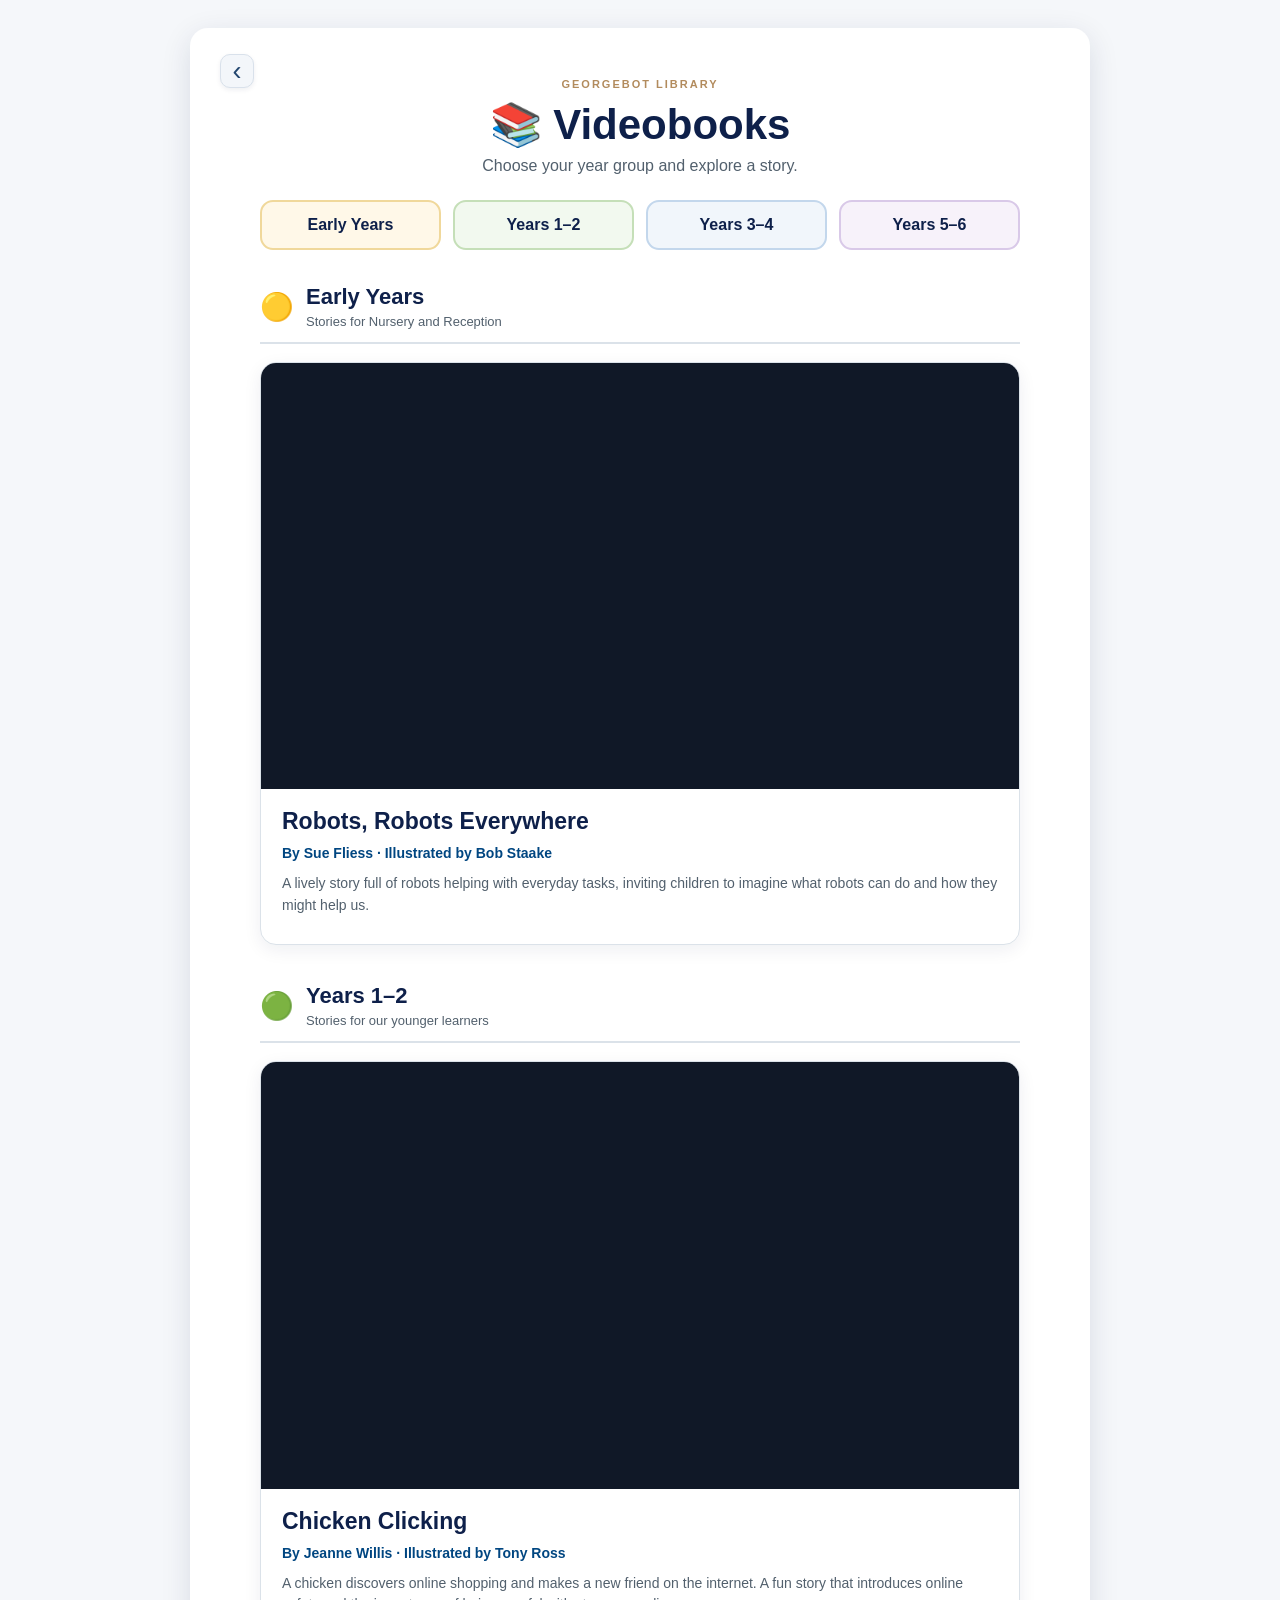
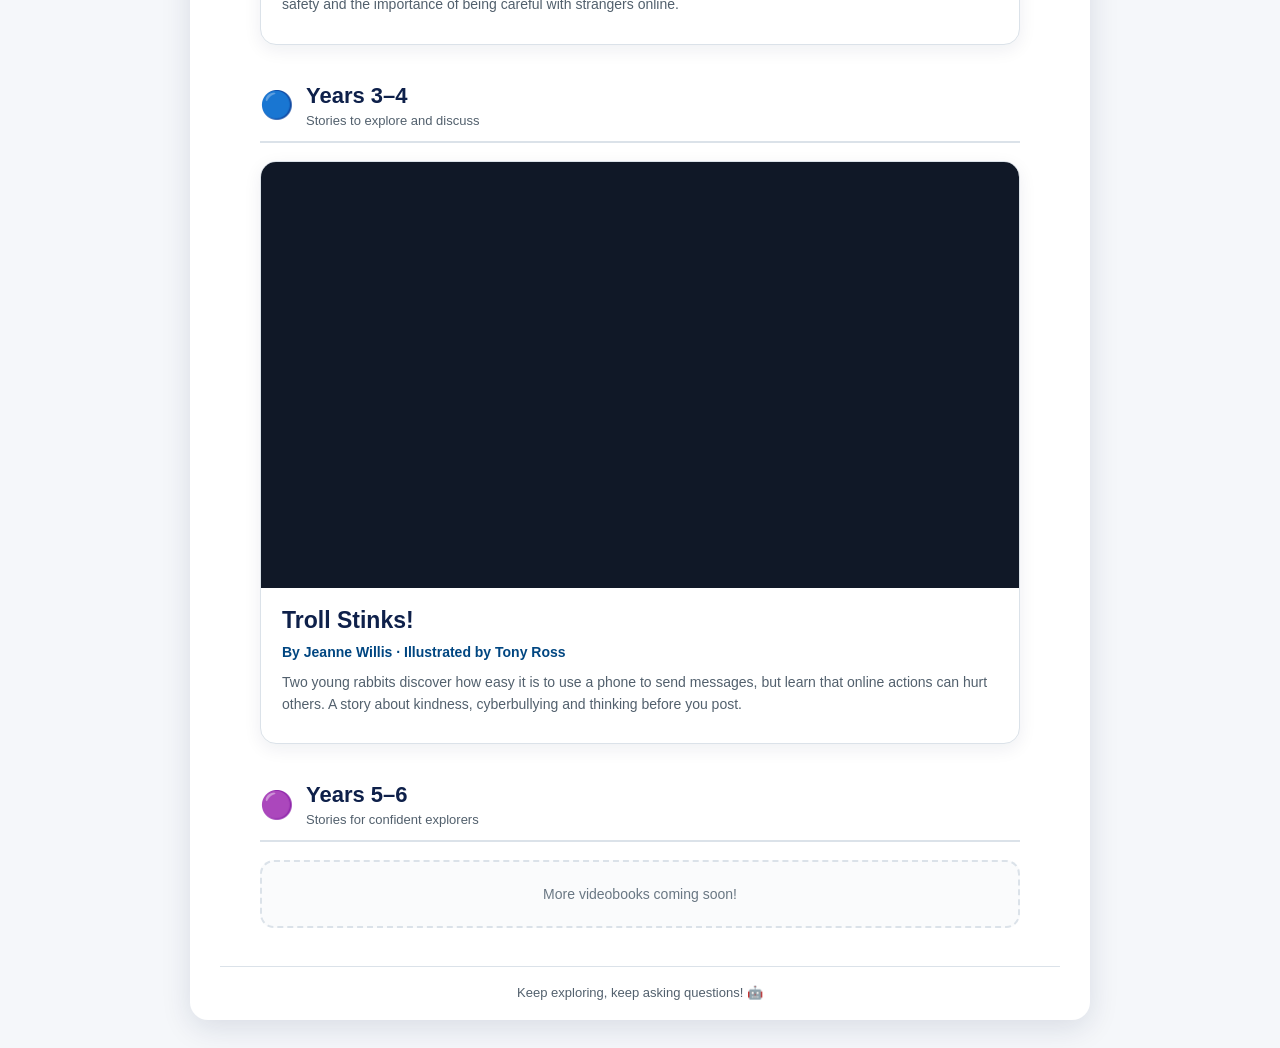
==== videobooks.html @ c99985eb "Show videobooks in two-column grids" ====
<!DOCTYPE html>
<html lang="en">
<head>
  <meta charset="UTF-8">
  <meta name="viewport" content="width=device-width, initial-scale=1.0">
  <meta name="theme-color" content="#0E204A">
  <title>Videobooks | GeorgeBot</title>
  <link rel="stylesheet" href="videobooks.css">
  <link rel="icon" type="image/svg+xml" href="favicon.svg">
</head>
<body>
  <main class="library-shell">
    <header class="library-header">
      <a class="back-icon" href="index.html" aria-label="Back to GeorgeBot" title="Back to GeorgeBot">‹</a>
      <div class="library-heading">
        <span class="library-kicker">GEORGEBOT LIBRARY</span>
        <h1>📚 Videobooks</h1>
        <p>Choose your year group and explore a story.</p>
      </div>
    </header>

    <nav class="year-tabs" aria-label="Choose your year group">
      <a class="year-tab early-years" href="#early-years">Early Years</a>
      <a class="year-tab years-1-2" href="#years1-2">Years 1–2</a>
      <a class="year-tab years-3-4" href="#years3-4">Years 3–4</a>
      <a class="year-tab years-5-6" href="#years5-6">Years 5–6</a>
    </nav>

    <section class="year-library" id="early-years">
      <div class="year-title"><span>🟡</span><div><h2>Early Years</h2><p>Stories for Nursery and Reception</p></div></div>
      <div class="videobook-grid">
      <article class="videobook-card">
        <div class="video-frame">
          <iframe
            src="https://www.youtube-nocookie.com/embed/wu9AHYjnrsk?rel=0"
            title="Robots, Robots Everywhere by Sue Fliess"
            loading="lazy"
            referrerpolicy="strict-origin-when-cross-origin"
            allow="accelerometer; autoplay; clipboard-write; encrypted-media; gyroscope; picture-in-picture; web-share"
            allowfullscreen></iframe>
        </div>
        <div class="videobook-details">
          <h3>Robots, Robots Everywhere</h3>
          <p class="book-author">By Sue Fliess · Illustrated by Bob Staake</p>
          <p>A lively story full of robots helping with everyday tasks, inviting children to imagine what robots can do and how they might help us.</p>
        </div>
      </article>
      </div>
    </section>

    <section class="year-library" id="years1-2">
      <div class="year-title"><span>🟢</span><div><h2>Years 1–2</h2><p>Stories for our younger learners</p></div></div>
      <div class="videobook-grid">
      <article class="videobook-card">
        <div class="video-frame">
          <iframe
            src="https://www.youtube-nocookie.com/embed/bRQgIbfGfTU?rel=0"
            title="Chicken Clicking by Jeanne Willis"
            loading="lazy"
            referrerpolicy="strict-origin-when-cross-origin"
            allow="accelerometer; autoplay; clipboard-write; encrypted-media; gyroscope; picture-in-picture; web-share"
            allowfullscreen></iframe>
        </div>
        <div class="videobook-details">
          <h3>Chicken Clicking</h3>
          <p class="book-author">By Jeanne Willis · Illustrated by Tony Ross</p>
          <p>A chicken discovers online shopping and makes a new friend on the internet. A fun story that introduces online safety and the importance of being careful with strangers online.</p>
        </div>
      </article>
      </div>
    </section>

    <section class="year-library" id="years3-4">
      <div class="year-title"><span>🔵</span><div><h2>Years 3–4</h2><p>Stories to explore and discuss</p></div></div>
      <div class="videobook-grid">
      <article class="videobook-card">
        <div class="video-frame">
          <iframe
            src="https://www.youtube-nocookie.com/embed/3SBidapSdf0?rel=0"
            title="Troll Stinks by Jeanne Willis"
            loading="lazy"
            referrerpolicy="strict-origin-when-cross-origin"
            allow="accelerometer; autoplay; clipboard-write; encrypted-media; gyroscope; picture-in-picture; web-share"
            allowfullscreen></iframe>
        </div>
        <div class="videobook-details">
          <h3>Troll Stinks!</h3>
          <p class="book-author">By Jeanne Willis · Illustrated by Tony Ross</p>
          <p>Two young rabbits discover how easy it is to use a phone to send messages, but learn that online actions can hurt others. A story about kindness, cyberbullying and thinking before you post.</p>
        </div>
      </article>
      </div>
    </section>

    <section class="year-library" id="years5-6">
      <div class="year-title"><span>🟣</span><div><h2>Years 5–6</h2><p>Stories for confident explorers</p></div></div>
      <div class="empty-library">More videobooks coming soon!</div>
    </section>

    <footer class="library-footer">Keep exploring, keep asking questions! 🤖</footer>
  </main>
</body>
</html>
---- videobooks.css ----
:root{--navy:#0E204A;--blue:#004681;--gold:#B28B5D;--muted:#52606d;--line:#dbe2e9}
*{box-sizing:border-box}
html{scroll-behavior:smooth}
body{margin:0;min-height:100vh;padding:28px 18px;background:#f5f7fa;color:var(--navy);font-family:Arial,Helvetica,sans-serif}
.library-shell{width:min(900px,100%);min-height:calc(100vh - 56px);margin:0 auto;padding:26px 30px 20px;background:#fff;border-radius:18px;box-shadow:0 8px 30px rgba(14,32,74,.12)}
.library-header{position:relative}
.back-link{display:inline-block;color:var(--blue);font-size:14px;font-weight:700;text-decoration:none}
.back-link:hover{text-decoration:underline}
.library-heading{text-align:center;padding:20px 0 25px}
.library-kicker{font-size:11px;font-weight:700;letter-spacing:2px;color:var(--gold)}
.library-heading h1{font-size:clamp(30px,5vw,42px);margin:8px 0;color:var(--navy)}
.library-heading p{margin:0;color:var(--muted);font-size:16px}
.year-tabs{display:grid;grid-template-columns:repeat(4,1fr);gap:12px;margin:0 auto 34px;max-width:760px}
.year-tab{display:block;padding:14px 10px;border:2px solid var(--line);border-radius:13px;text-align:center;text-decoration:none;color:var(--navy);font-weight:700;transition:transform .15s,border-color .15s}
.year-tab:hover{transform:translateY(-2px);border-color:var(--gold)}
.early-years{background:#fff8e8;border-color:#f0d89b}
.years-1-2{background:#f2f9ef;border-color:#c5dfb8}
.years-3-4{background:#f1f6fb;border-color:#c3d7ec}
.years-5-6{background:#f7f2fa;border-color:#d9c9e8}
.year-library{scroll-margin-top:20px;margin:0 auto 38px;max-width:760px}
.year-title{display:flex;align-items:center;gap:12px;padding-bottom:13px;border-bottom:2px solid var(--line);margin-bottom:18px}
.year-title>span{font-size:27px}
.year-title h2{font-size:22px;margin:0 0 4px}
.year-title p{font-size:13px;color:var(--muted);margin:0}
.empty-library{padding:24px;border:2px dashed var(--line);border-radius:14px;text-align:center;color:#697783;background:#fafbfc;font-size:14px}
.videobook-card{overflow:hidden;border:1px solid var(--line);border-radius:16px;background:#fff;box-shadow:0 5px 18px rgba(14,32,74,.07)}
.video-frame{position:relative;width:100%;aspect-ratio:16/9;background:#101827}
.video-frame iframe{position:absolute;inset:0;width:100%;height:100%;border:0}
.videobook-details{padding:19px 21px 20px}
.videobook-details h3{font-size:23px;margin:0 0 8px}
.videobook-details p{font-size:14px;line-height:1.55;color:var(--muted);margin:0 0 8px}
.videobook-details .book-author{font-weight:700;color:var(--blue);margin-bottom:8px}
.library-footer{text-align:center;border-top:1px solid var(--line);padding-top:18px;color:var(--muted);font-size:13px}
@media(max-width:600px){body{padding:0;background:#fff}.library-shell{min-height:100vh;padding:20px 16px;border-radius:0;box-shadow:none}.library-heading{padding:24px 0}.year-tabs{grid-template-columns:repeat(2,1fr);gap:7px;margin-bottom:28px}.year-tab{padding:12px 5px;font-size:13px}.year-title h2{font-size:20px}.videobook-details{padding:16px}.videobook-details h3{font-size:21px}}
@media(prefers-reduced-motion:reduce){html{scroll-behavior:auto}.year-tab{transition:none}}

/* Match the compact GeorgeBot section back arrow */
.library-header .back-icon{
 position:absolute;
 top:0;
 left:0;
 display:inline-flex;
 align-items:center;
 justify-content:center;
 box-sizing:border-box;
 width:34px;
 min-width:34px;
 height:34px;
 min-height:34px;
 padding:0;
 border:1px solid #d9e1eb;
 border-radius:10px;
 background:#f3f6fa;
 color:#23466f;
 font-family:Arial,Helvetica,sans-serif;
 font-size:27px;
 font-weight:400;
 line-height:1;
 text-align:center;
 text-decoration:none;
 box-shadow:0 2px 5px rgba(14,32,74,.07);
 transition:background .15s,border-color .15s,transform .15s;
}
.library-header .back-icon:hover{
 background:#e7edf5;
 border-color:#b8c8dc;
 transform:translateX(-2px);
}
.library-header .back-icon:focus-visible{outline:2px solid #416d9e;outline-offset:3px}
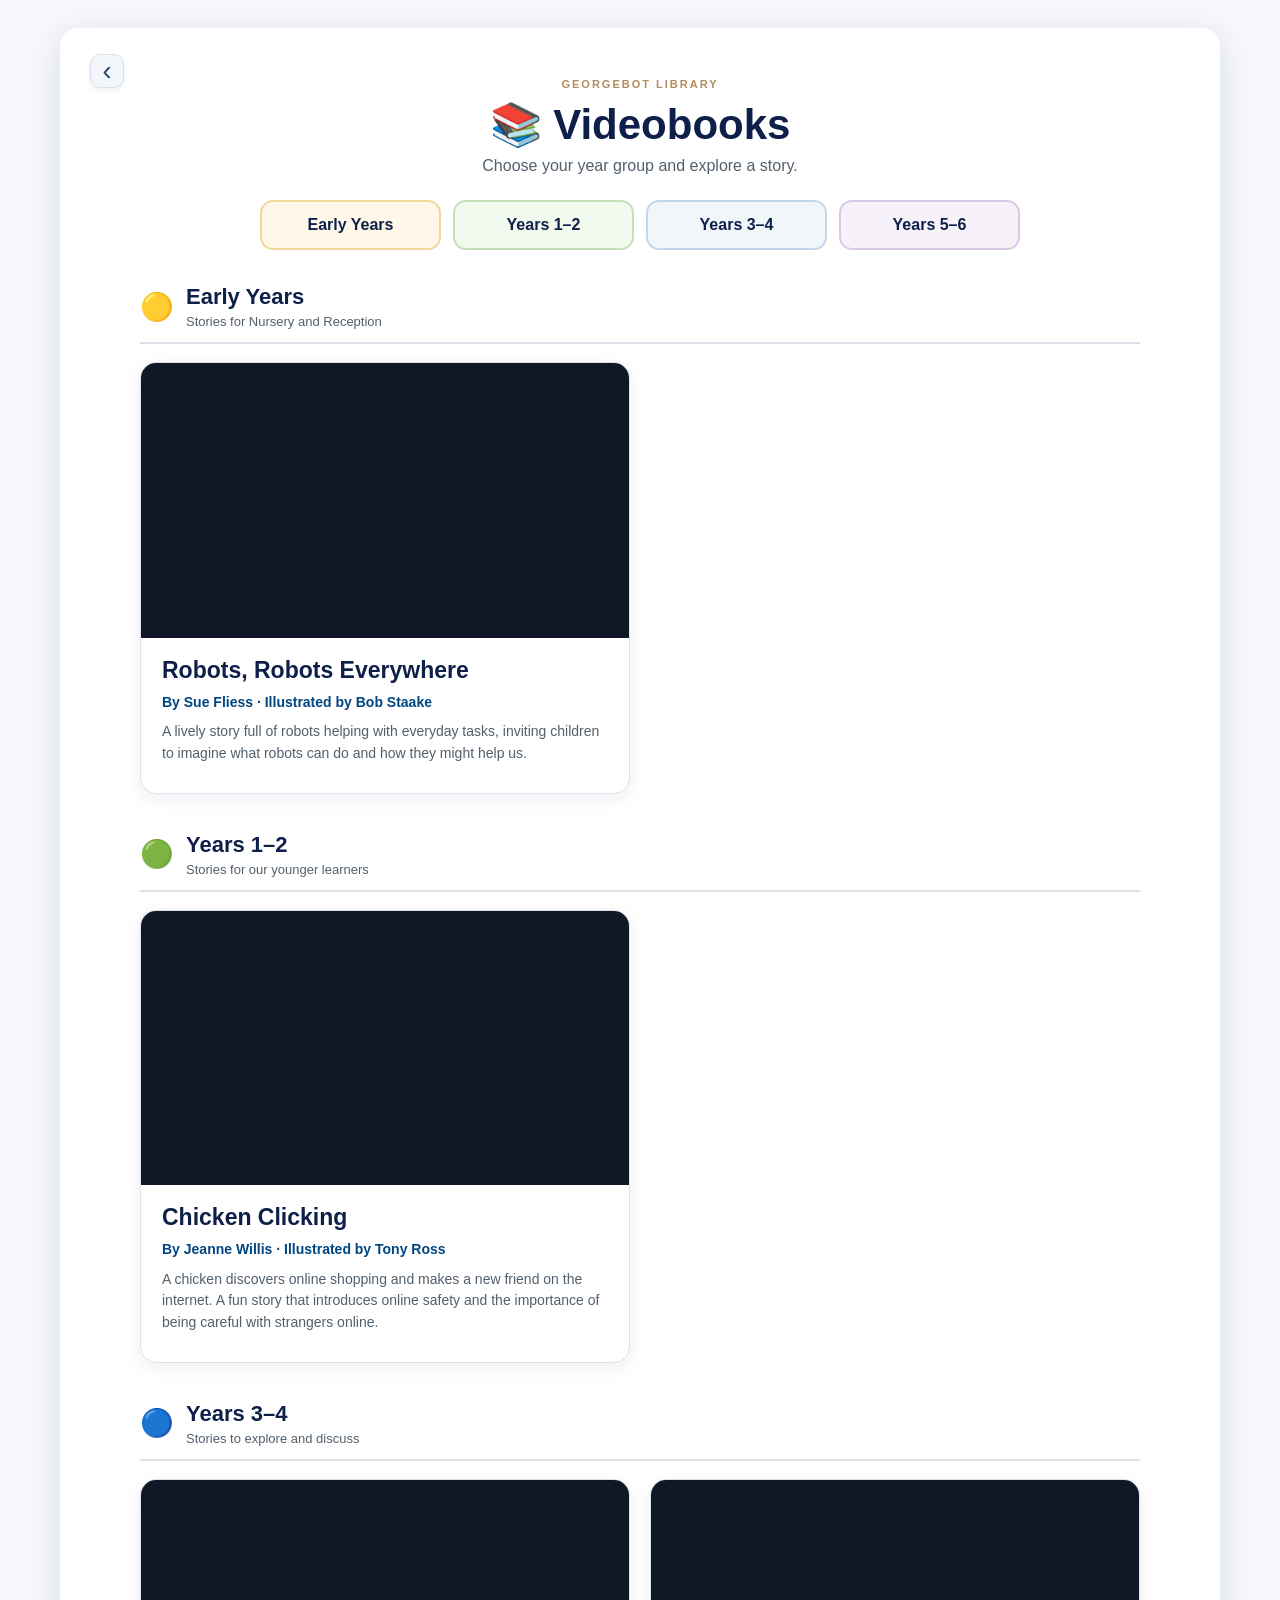
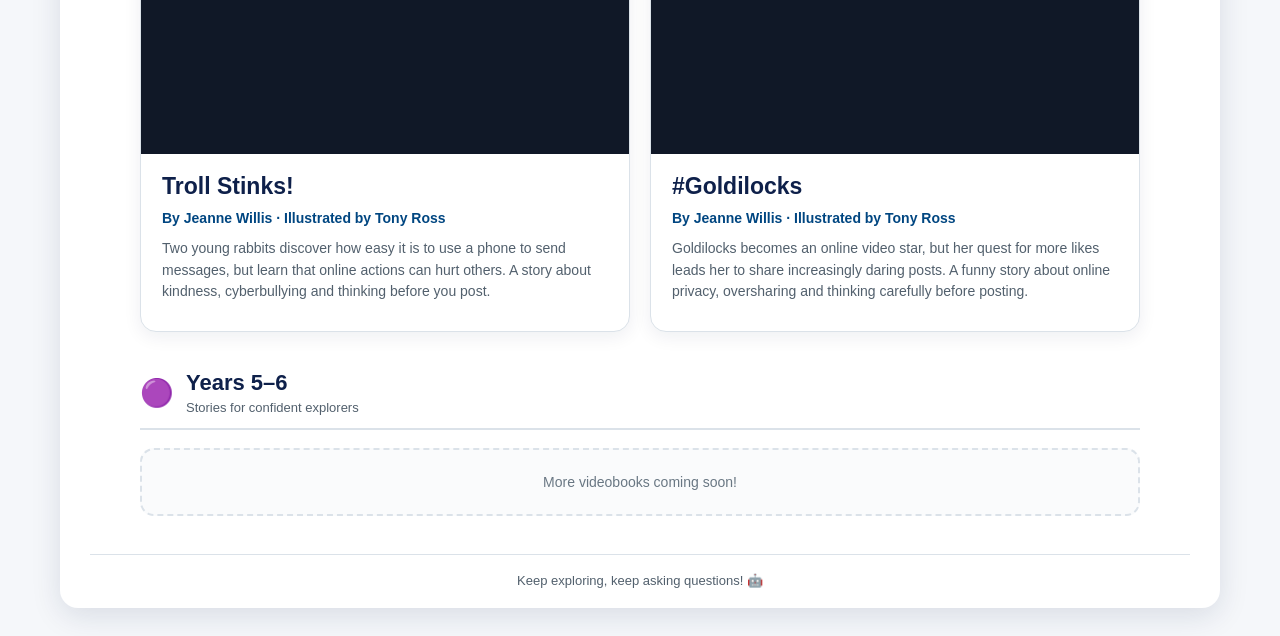
==== commit bf11c9c0: "Add Goldilocks videobook to Years 3–4" ====
--- a/videobooks.html
+++ b/videobooks.html
@@ -89,6 +89,22 @@
           <p>Two young rabbits discover how easy it is to use a phone to send messages, but learn that online actions can hurt others. A story about kindness, cyberbullying and thinking before you post.</p>
         </div>
       </article>
+      <article class="videobook-card">
+        <div class="video-frame">
+          <iframe
+            src="https://www.youtube-nocookie.com/embed/yzGKArL98a4?rel=0"
+            title="#Goldilocks by Jeanne Willis"
+            loading="lazy"
+            referrerpolicy="strict-origin-when-cross-origin"
+            allow="accelerometer; autoplay; clipboard-write; encrypted-media; gyroscope; picture-in-picture; web-share"
+            allowfullscreen></iframe>
+        </div>
+        <div class="videobook-details">
+          <h3>#Goldilocks</h3>
+          <p class="book-author">By Jeanne Willis · Illustrated by Tony Ross</p>
+          <p>Goldilocks becomes an online video star, but her quest for more likes leads her to share increasingly daring posts. A funny story about online privacy, oversharing and thinking carefully before posting.</p>
+        </div>
+      </article>
       </div>
     </section>
 
--- a/videobooks.css
+++ b/videobooks.css
@@ -2,7 +2,7 @@
 *{box-sizing:border-box}
 html{scroll-behavior:smooth}
 body{margin:0;min-height:100vh;padding:28px 18px;background:#f5f7fa;color:var(--navy);font-family:Arial,Helvetica,sans-serif}
-.library-shell{width:min(900px,100%);min-height:calc(100vh - 56px);margin:0 auto;padding:26px 30px 20px;background:#fff;border-radius:18px;box-shadow:0 8px 30px rgba(14,32,74,.12)}
+.library-shell{width:min(1160px,100%);min-height:calc(100vh - 56px);margin:0 auto;padding:26px 30px 20px;background:#fff;border-radius:18px;box-shadow:0 8px 30px rgba(14,32,74,.12)}
 .library-header{position:relative}
 .back-link{display:inline-block;color:var(--blue);font-size:14px;font-weight:700;text-decoration:none}
 .back-link:hover{text-decoration:underline}
@@ -17,7 +17,8 @@
 .years-1-2{background:#f2f9ef;border-color:#c5dfb8}
 .years-3-4{background:#f1f6fb;border-color:#c3d7ec}
 .years-5-6{background:#f7f2fa;border-color:#d9c9e8}
-.year-library{scroll-margin-top:20px;margin:0 auto 38px;max-width:760px}
+.year-library{scroll-margin-top:20px;margin:0 auto 38px;max-width:1000px}
+.videobook-grid{display:grid;grid-template-columns:repeat(2,minmax(0,1fr));gap:20px;align-items:start}
 .year-title{display:flex;align-items:center;gap:12px;padding-bottom:13px;border-bottom:2px solid var(--line);margin-bottom:18px}
 .year-title>span{font-size:27px}
 .year-title h2{font-size:22px;margin:0 0 4px}
@@ -31,6 +32,7 @@
 .videobook-details p{font-size:14px;line-height:1.55;color:var(--muted);margin:0 0 8px}
 .videobook-details .book-author{font-weight:700;color:var(--blue);margin-bottom:8px}
 .library-footer{text-align:center;border-top:1px solid var(--line);padding-top:18px;color:var(--muted);font-size:13px}
+@media(max-width:680px){.videobook-grid{grid-template-columns:1fr}}
 @media(max-width:600px){body{padding:0;background:#fff}.library-shell{min-height:100vh;padding:20px 16px;border-radius:0;box-shadow:none}.library-heading{padding:24px 0}.year-tabs{grid-template-columns:repeat(2,1fr);gap:7px;margin-bottom:28px}.year-tab{padding:12px 5px;font-size:13px}.year-title h2{font-size:20px}.videobook-details{padding:16px}.videobook-details h3{font-size:21px}}
 @media(prefers-reduced-motion:reduce){html{scroll-behavior:auto}.year-tab{transition:none}}
 
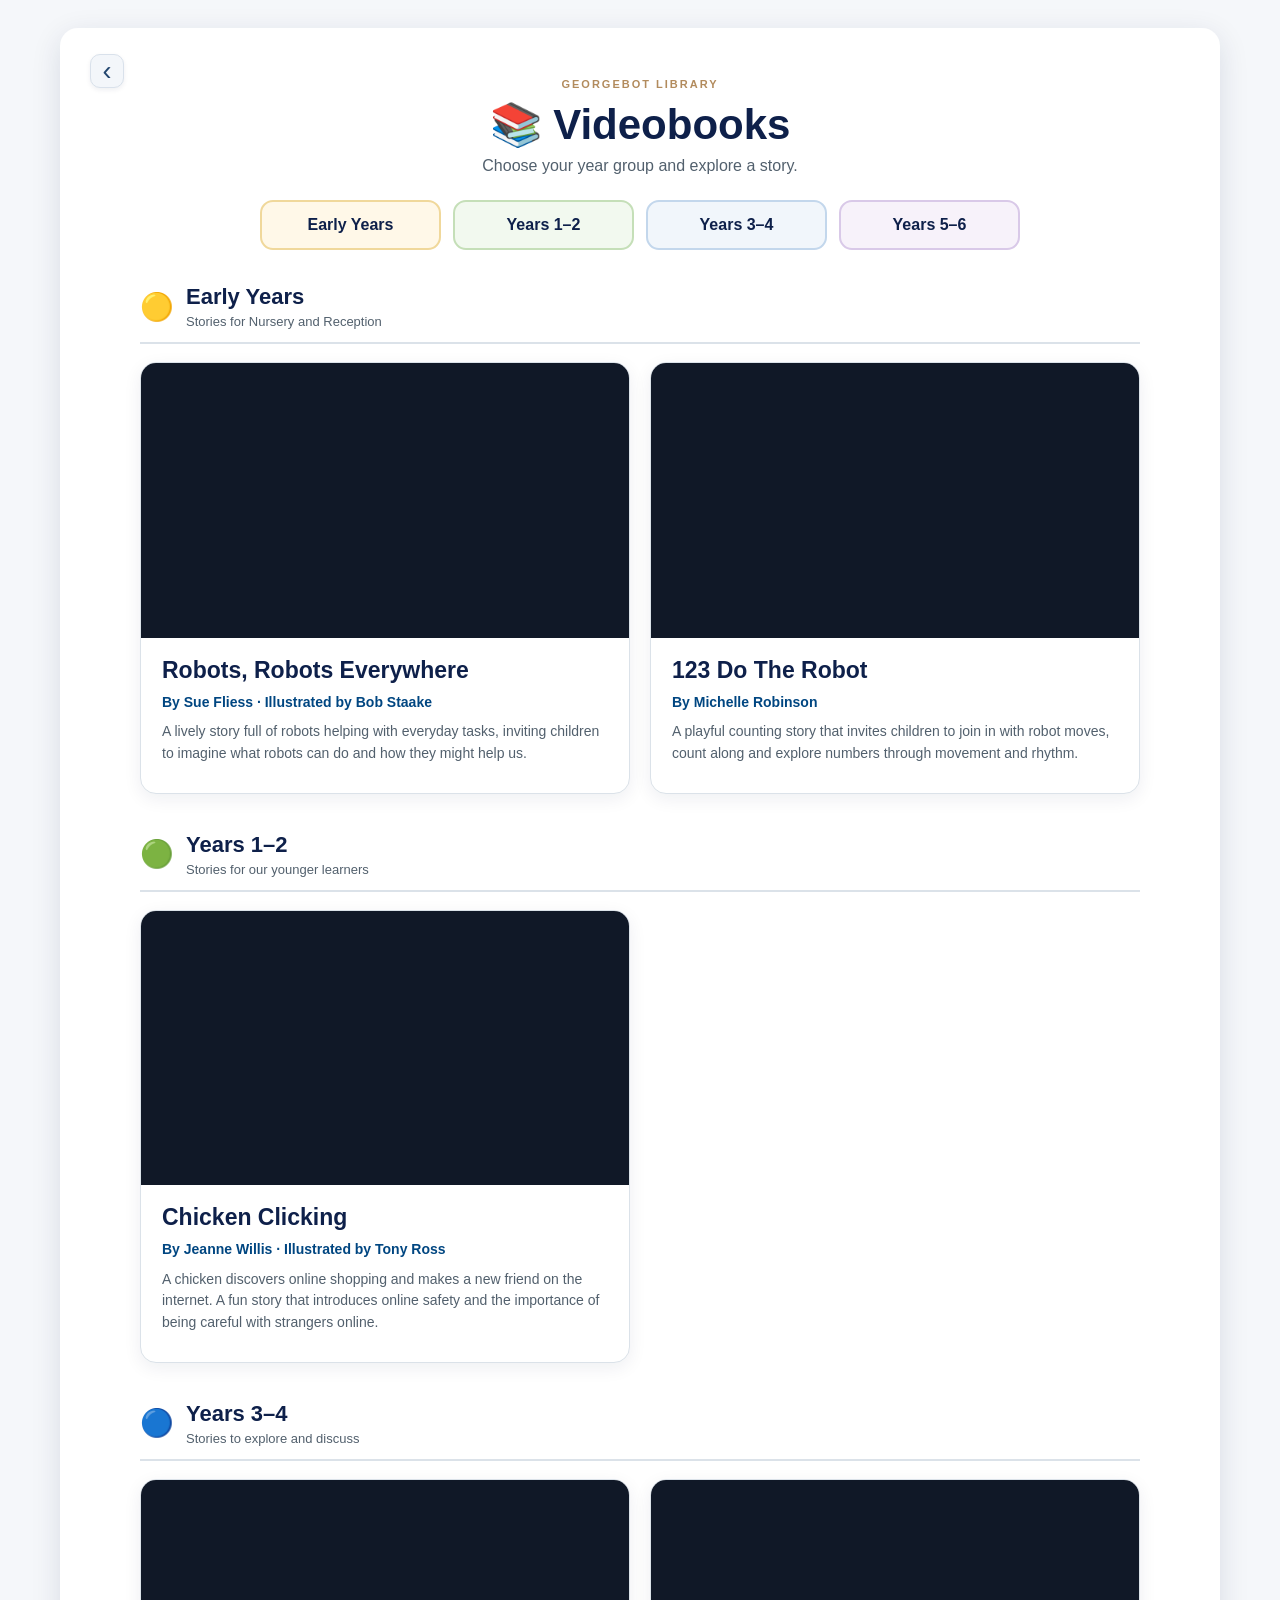
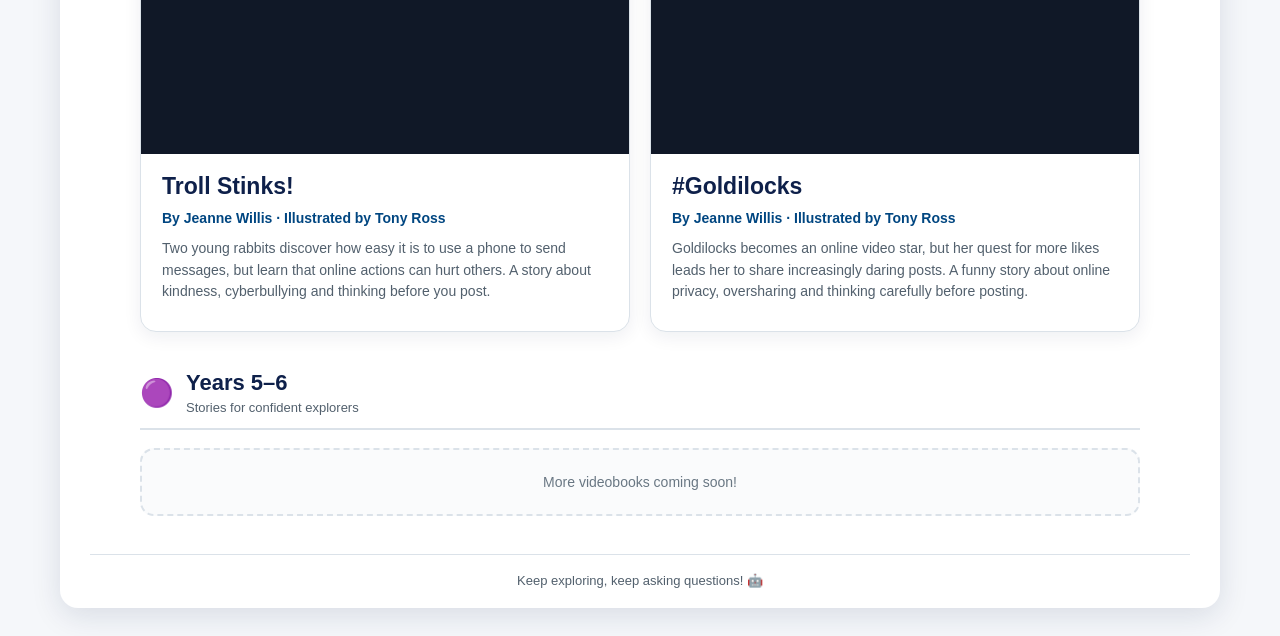
==== commit fc75ad3b: "Add 123 Do The Robot to Early Years videobooks" ====
--- a/videobooks.html
+++ b/videobooks.html
@@ -43,6 +43,22 @@
           <h3>Robots, Robots Everywhere</h3>
           <p class="book-author">By Sue Fliess · Illustrated by Bob Staake</p>
           <p>A lively story full of robots helping with everyday tasks, inviting children to imagine what robots can do and how they might help us.</p>
+        </div>
+      </article>
+      <article class="videobook-card">
+        <div class="video-frame">
+          <iframe
+            src="https://www.youtube-nocookie.com/embed/5_SX7FezovE?rel=0"
+            title="123 Do The Robot by Michelle Robinson"
+            loading="lazy"
+            referrerpolicy="strict-origin-when-cross-origin"
+            allow="accelerometer; autoplay; clipboard-write; encrypted-media; gyroscope; picture-in-picture; web-share"
+            allowfullscreen></iframe>
+        </div>
+        <div class="videobook-details">
+          <h3>123 Do The Robot</h3>
+          <p class="book-author">By Michelle Robinson</p>
+          <p>A playful counting story that invites children to join in with robot moves, count along and explore numbers through movement and rhythm.</p>
         </div>
       </article>
       </div>
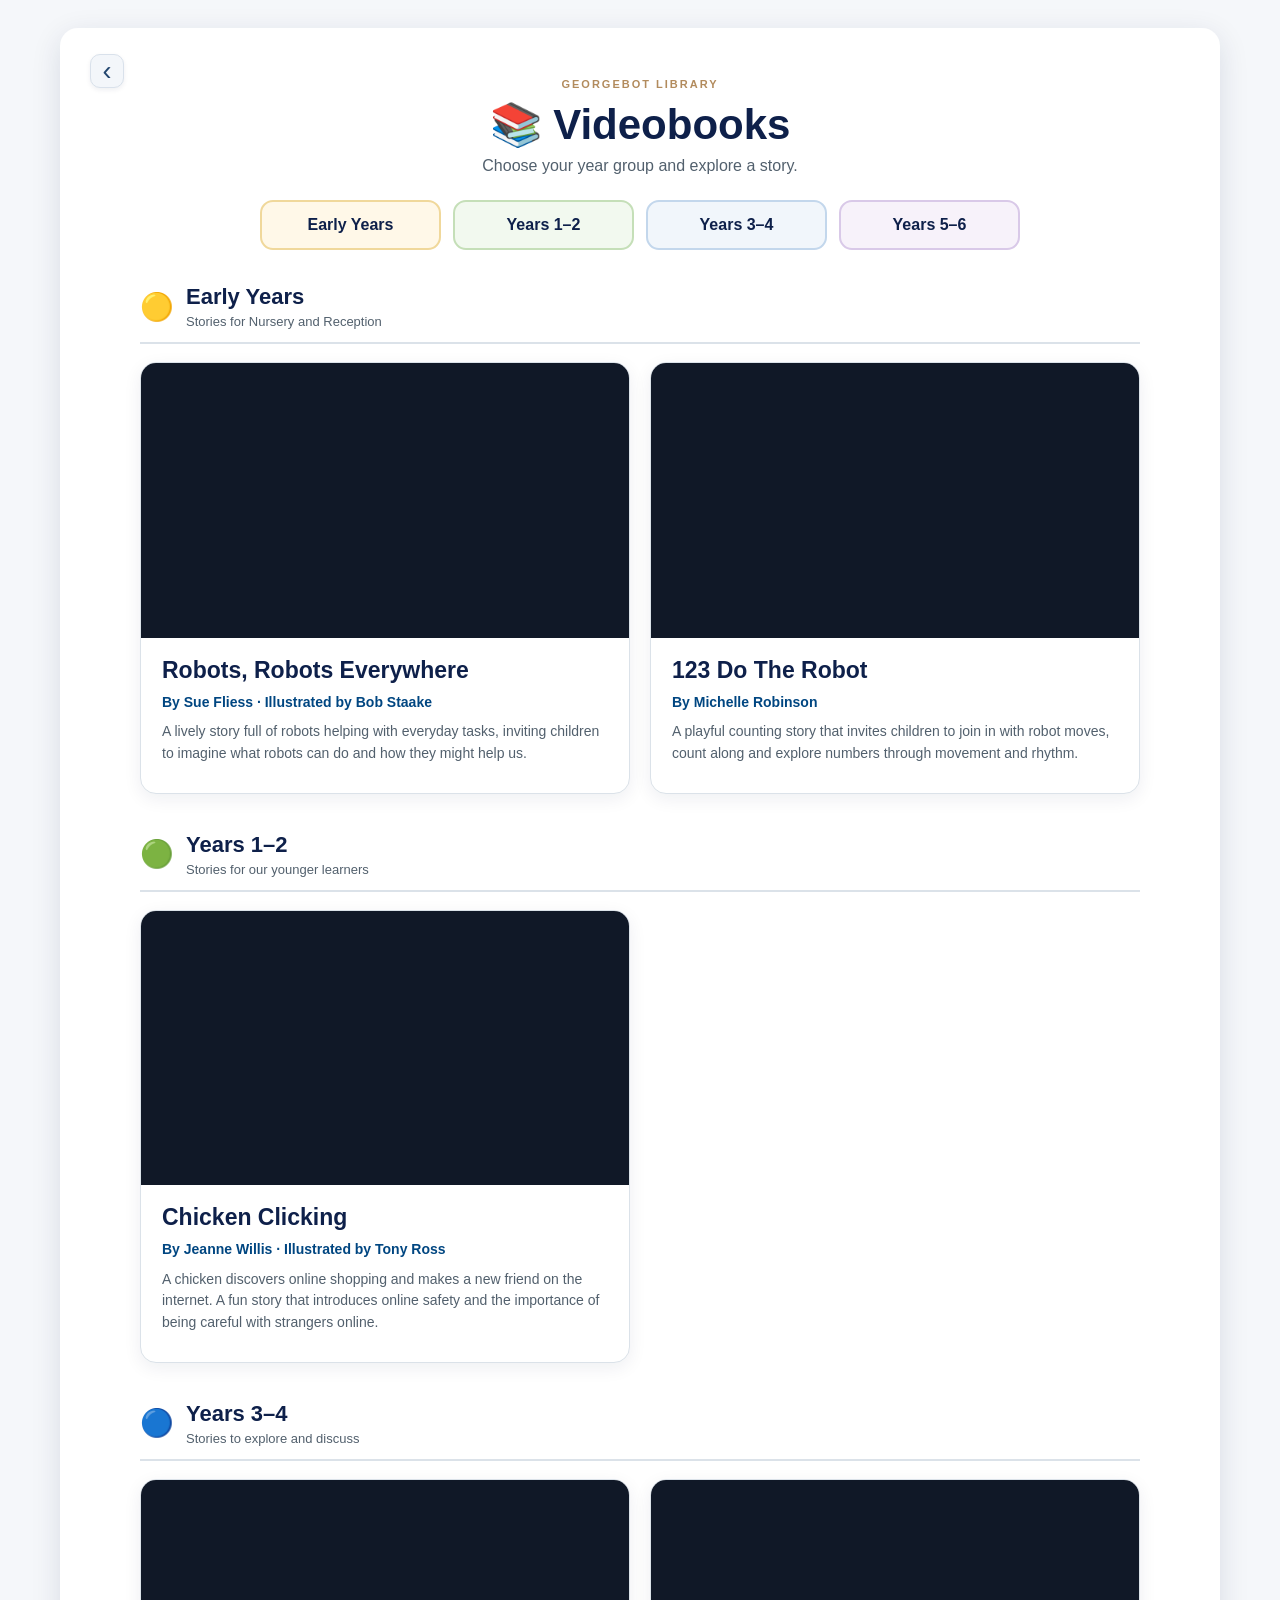
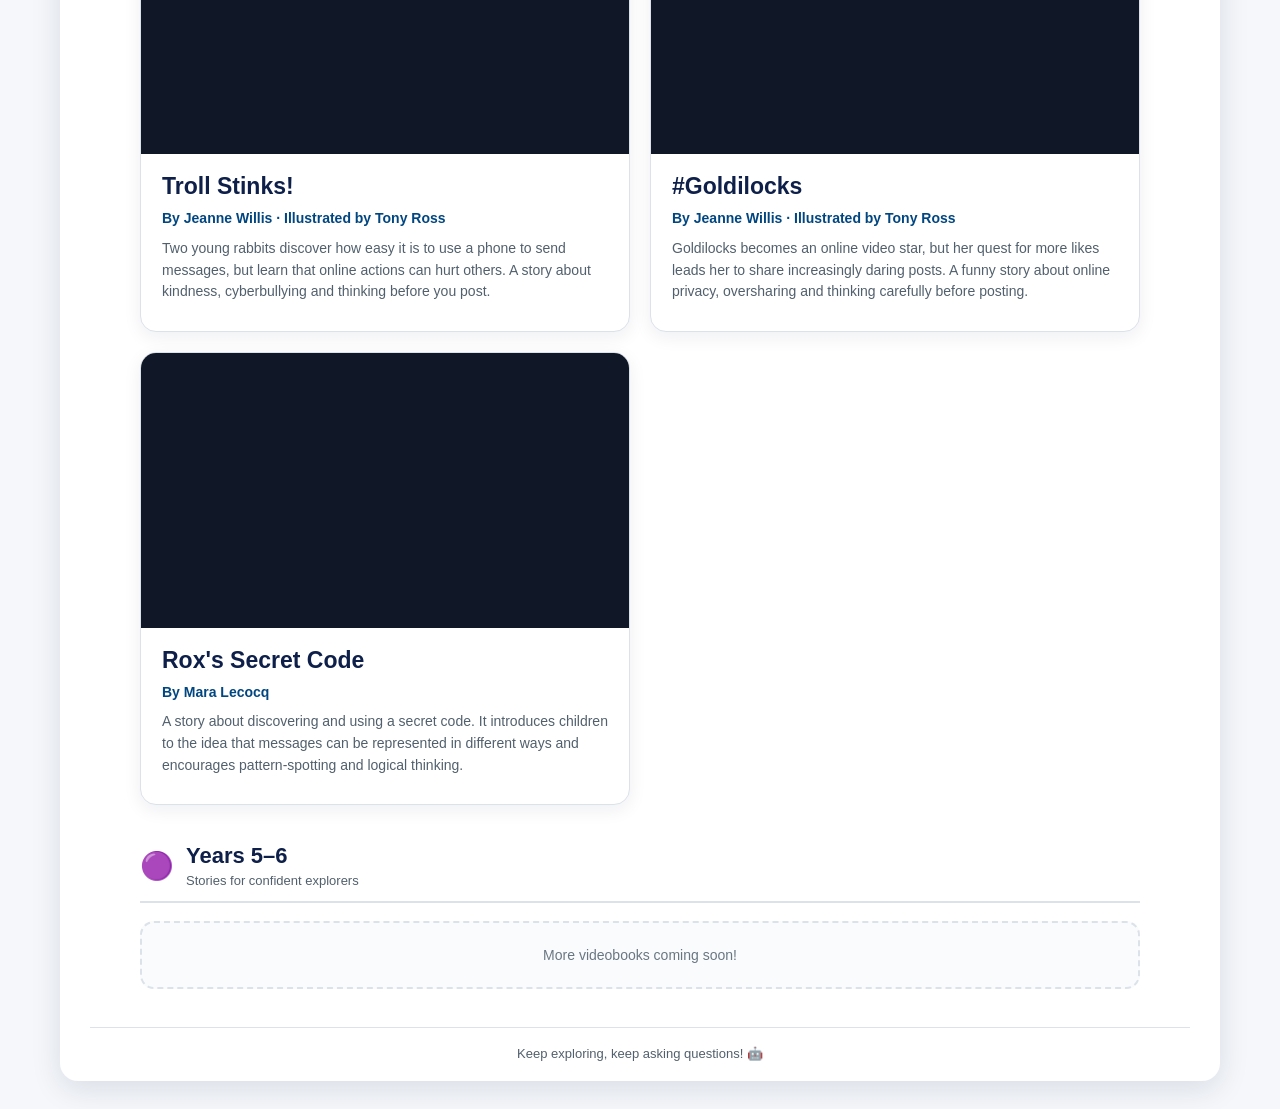
==== commit 3a19071c: "Add Rox's Secret Code to Years 3–4 videobooks" ====
--- a/videobooks.html
+++ b/videobooks.html
@@ -121,6 +121,22 @@
           <p>Goldilocks becomes an online video star, but her quest for more likes leads her to share increasingly daring posts. A funny story about online privacy, oversharing and thinking carefully before posting.</p>
         </div>
       </article>
+      <article class="videobook-card">
+        <div class="video-frame">
+          <iframe
+            src="https://www.youtube-nocookie.com/embed/lEhXizCITgQ?rel=0"
+            title="Rox's Secret Code by Mara Lecocq"
+            loading="lazy"
+            referrerpolicy="strict-origin-when-cross-origin"
+            allow="accelerometer; autoplay; clipboard-write; encrypted-media; gyroscope; picture-in-picture; web-share"
+            allowfullscreen></iframe>
+        </div>
+        <div class="videobook-details">
+          <h3>Rox's Secret Code</h3>
+          <p class="book-author">By Mara Lecocq</p>
+          <p>A story about discovering and using a secret code. It introduces children to the idea that messages can be represented in different ways and encourages pattern-spotting and logical thinking.</p>
+        </div>
+      </article>
       </div>
     </section>
 
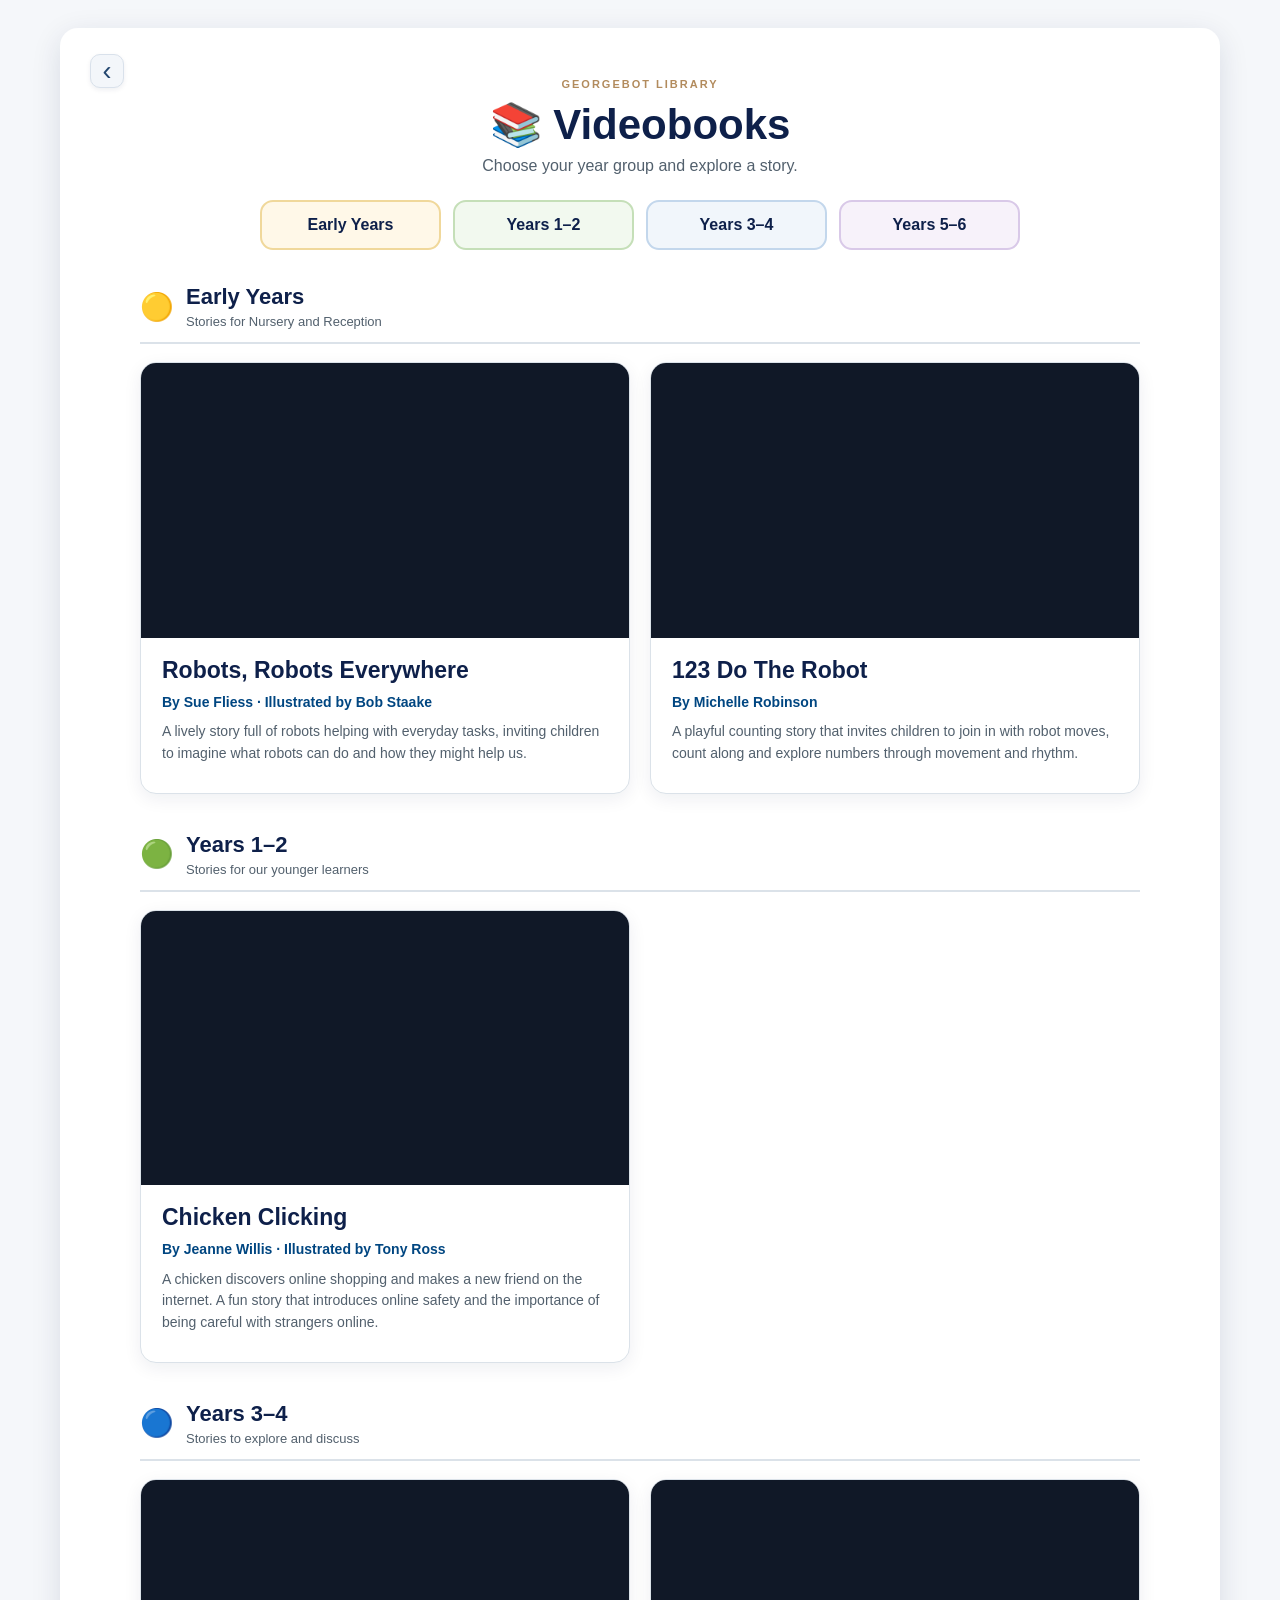
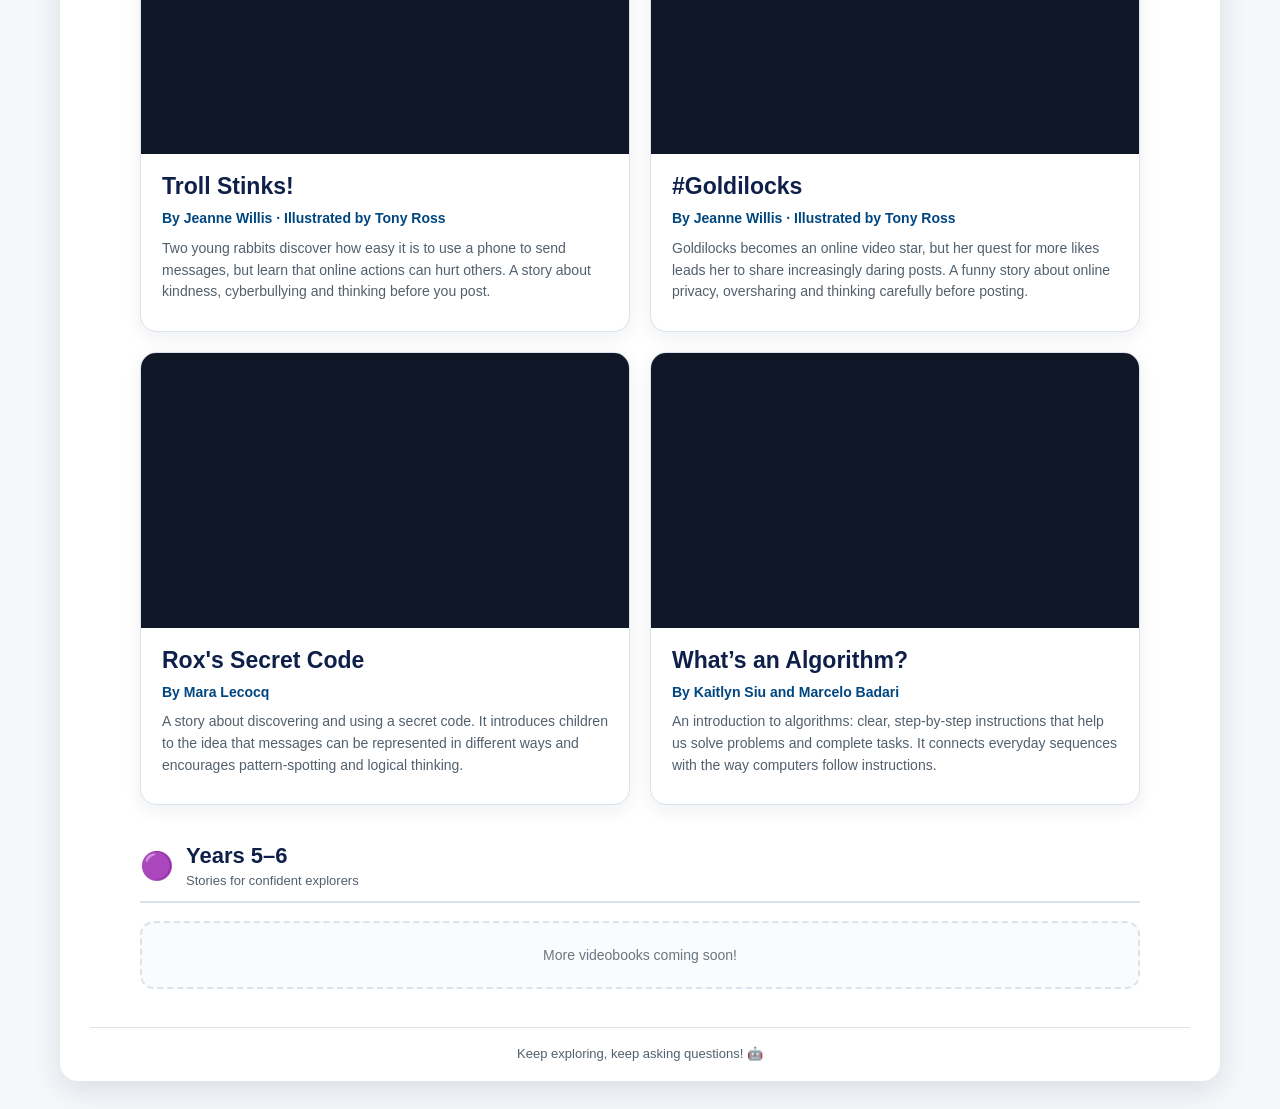
==== commit 9634d5f4: "Add What's an Algorithm? to Years 3–4 videobooks" ====
--- a/videobooks.html
+++ b/videobooks.html
@@ -137,6 +137,22 @@
           <p>A story about discovering and using a secret code. It introduces children to the idea that messages can be represented in different ways and encourages pattern-spotting and logical thinking.</p>
         </div>
       </article>
+      <article class="videobook-card">
+        <div class="video-frame">
+          <iframe
+            src="https://www.youtube-nocookie.com/embed/gTWAookwu6U?rel=0"
+            title="What's an Algorithm? by Kaitlyn Siu and Marcelo Badari"
+            loading="lazy"
+            referrerpolicy="strict-origin-when-cross-origin"
+            allow="accelerometer; autoplay; clipboard-write; encrypted-media; gyroscope; picture-in-picture; web-share"
+            allowfullscreen></iframe>
+        </div>
+        <div class="videobook-details">
+          <h3>What’s an Algorithm?</h3>
+          <p class="book-author">By Kaitlyn Siu and Marcelo Badari</p>
+          <p>An introduction to algorithms: clear, step-by-step instructions that help us solve problems and complete tasks. It connects everyday sequences with the way computers follow instructions.</p>
+        </div>
+      </article>
       </div>
     </section>
 
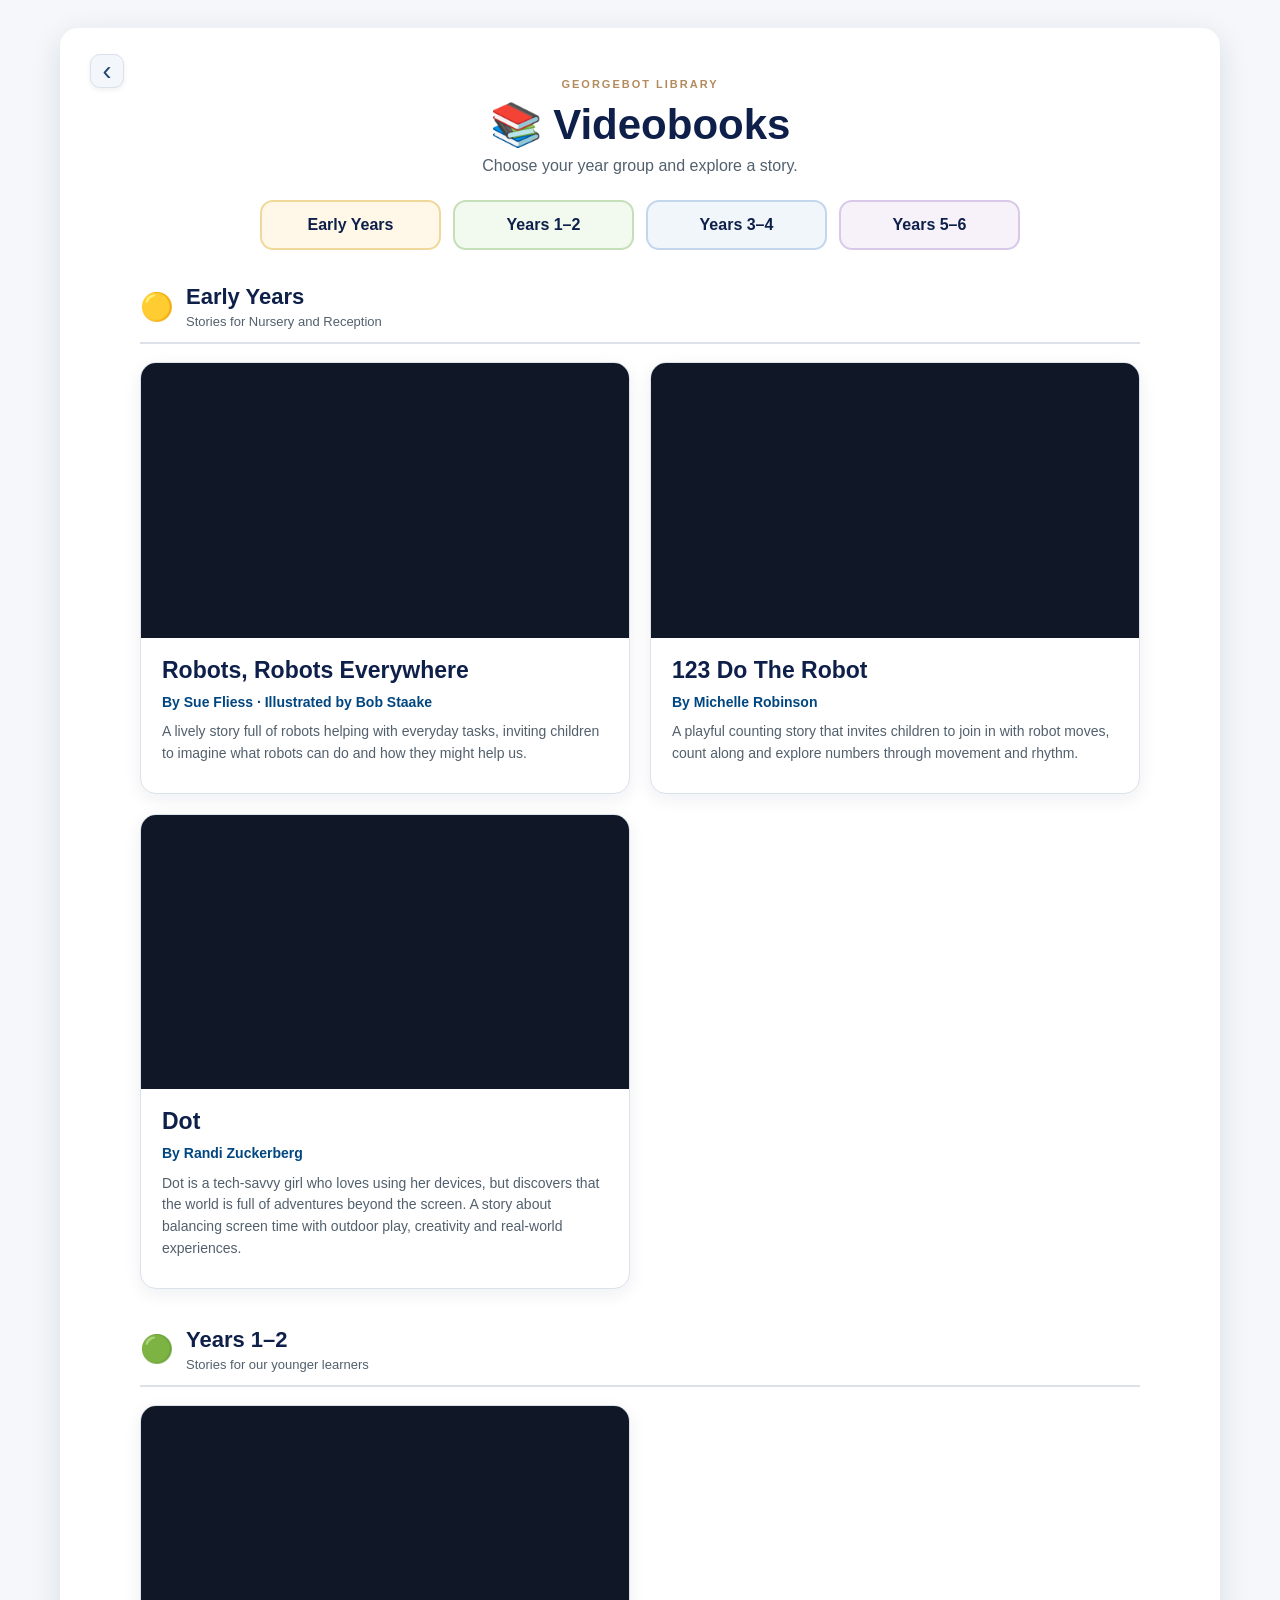
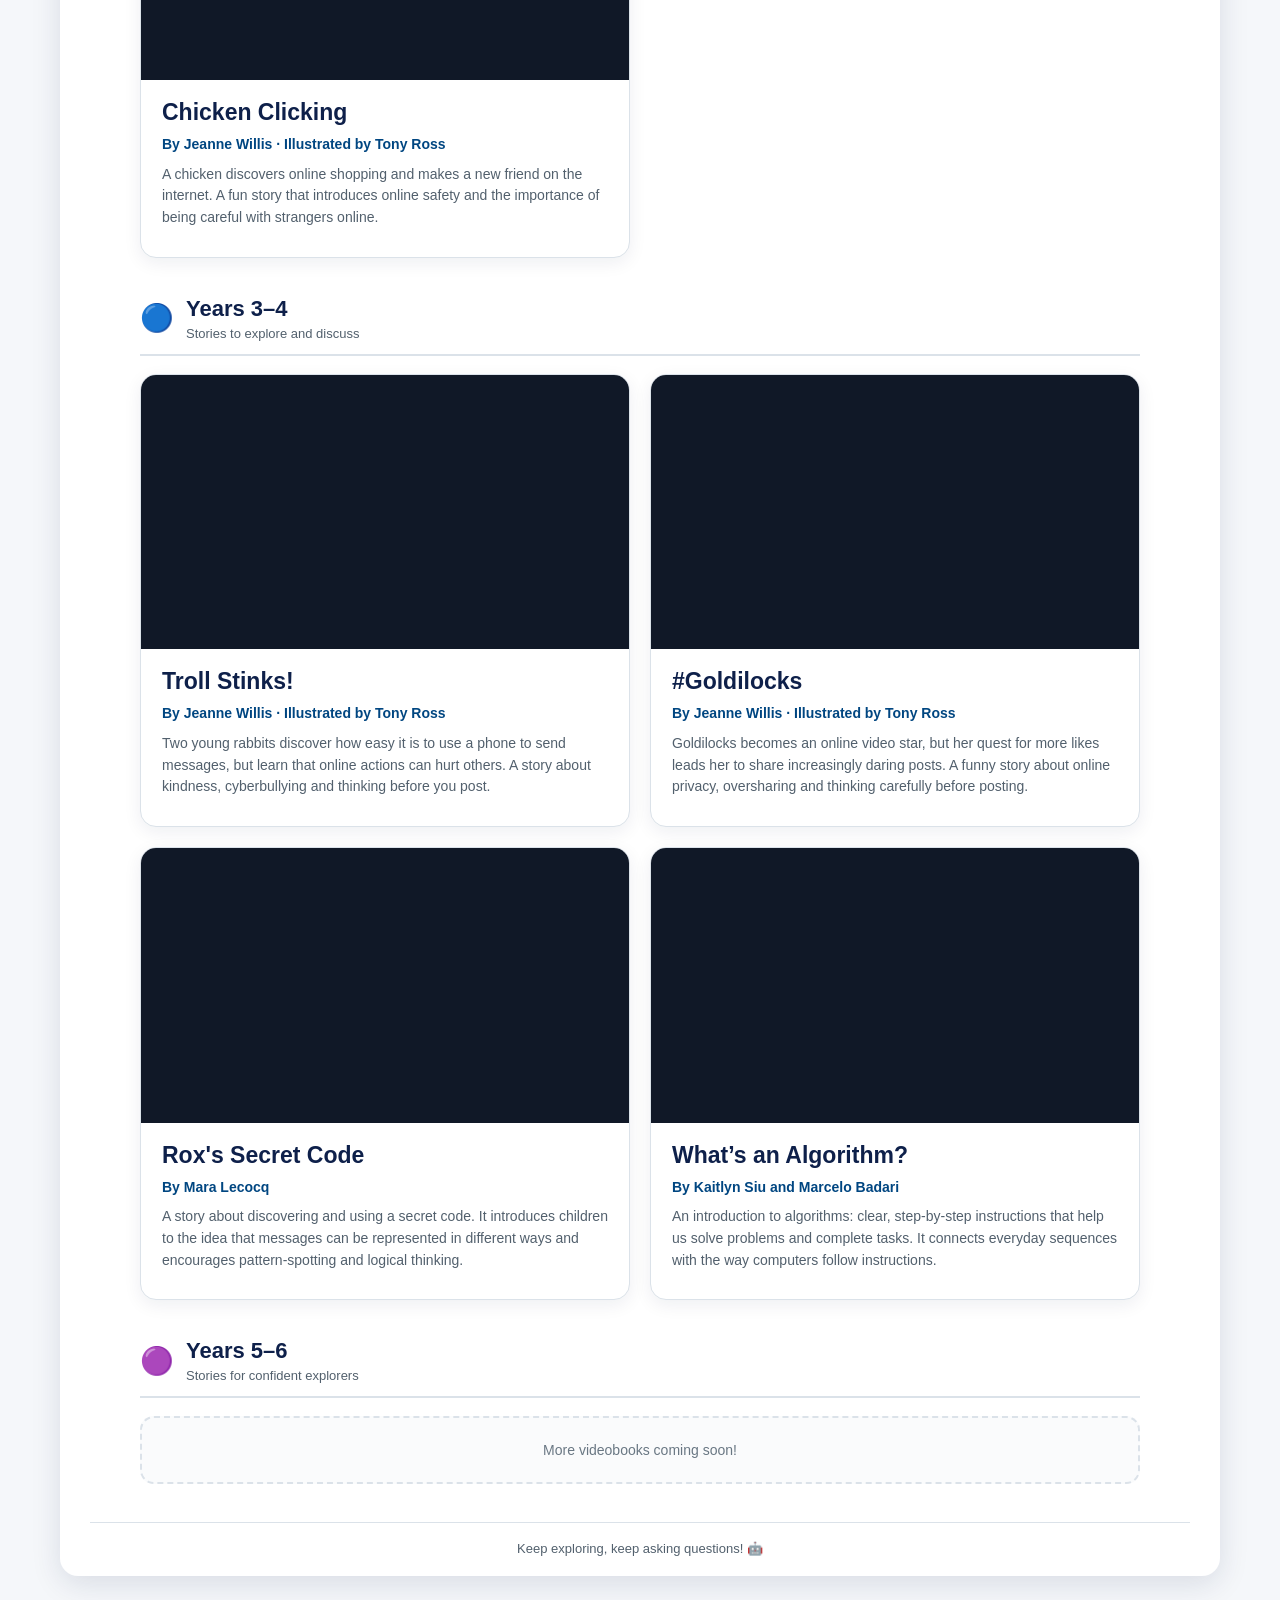
==== commit 40143d30: "Add Dot by Randi Zuckerberg to Early Years" ====
--- a/videobooks.html
+++ b/videobooks.html
@@ -59,6 +59,22 @@
           <h3>123 Do The Robot</h3>
           <p class="book-author">By Michelle Robinson</p>
           <p>A playful counting story that invites children to join in with robot moves, count along and explore numbers through movement and rhythm.</p>
+        </div>
+      </article>
+      <article class="videobook-card">
+        <div class="video-frame">
+          <iframe
+            src="https://www.youtube-nocookie.com/embed/2epEd2tR1-g?rel=0"
+            title="Dot by Randi Zuckerberg"
+            loading="lazy"
+            referrerpolicy="strict-origin-when-cross-origin"
+            allow="accelerometer; autoplay; clipboard-write; encrypted-media; gyroscope; picture-in-picture; web-share"
+            allowfullscreen></iframe>
+        </div>
+        <div class="videobook-details">
+          <h3>Dot</h3>
+          <p class="book-author">By Randi Zuckerberg</p>
+          <p>Dot is a tech-savvy girl who loves using her devices, but discovers that the world is full of adventures beyond the screen. A story about balancing screen time with outdoor play, creativity and real-world experiences.</p>
         </div>
       </article>
       </div>
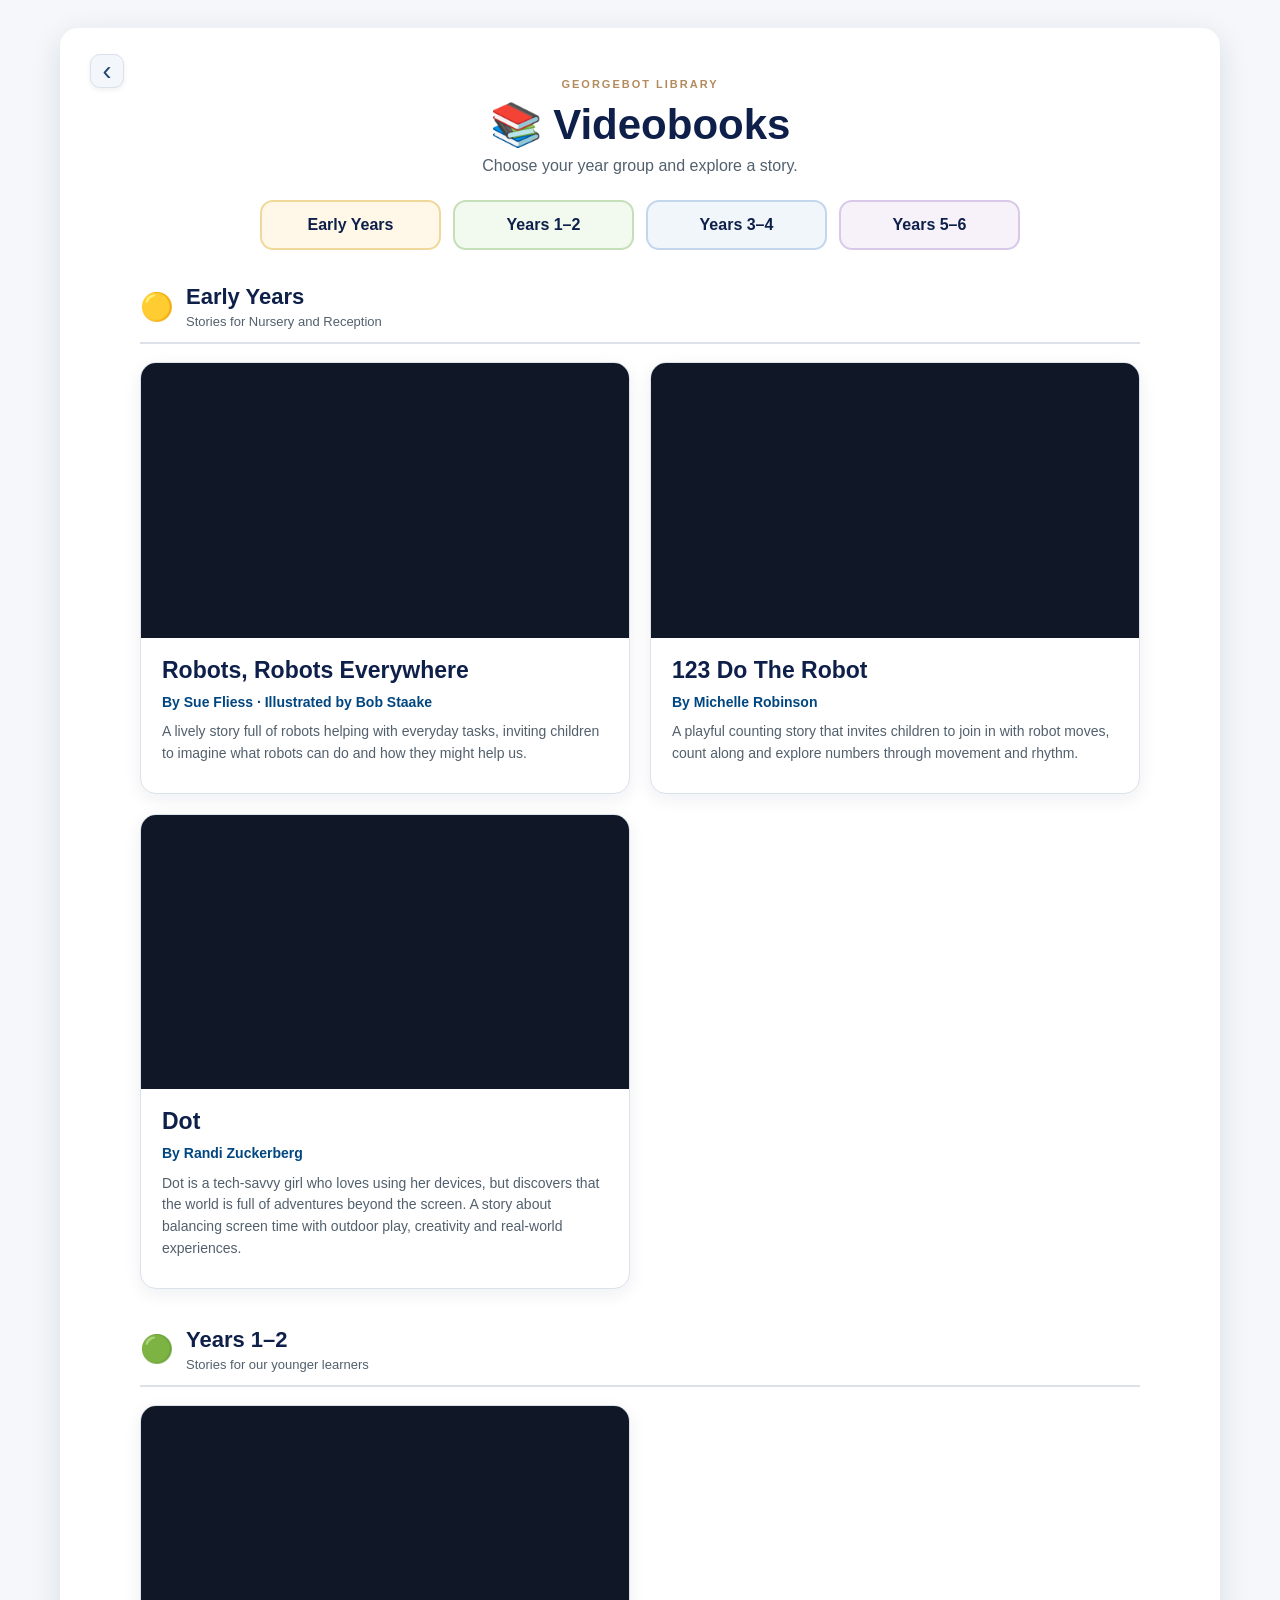
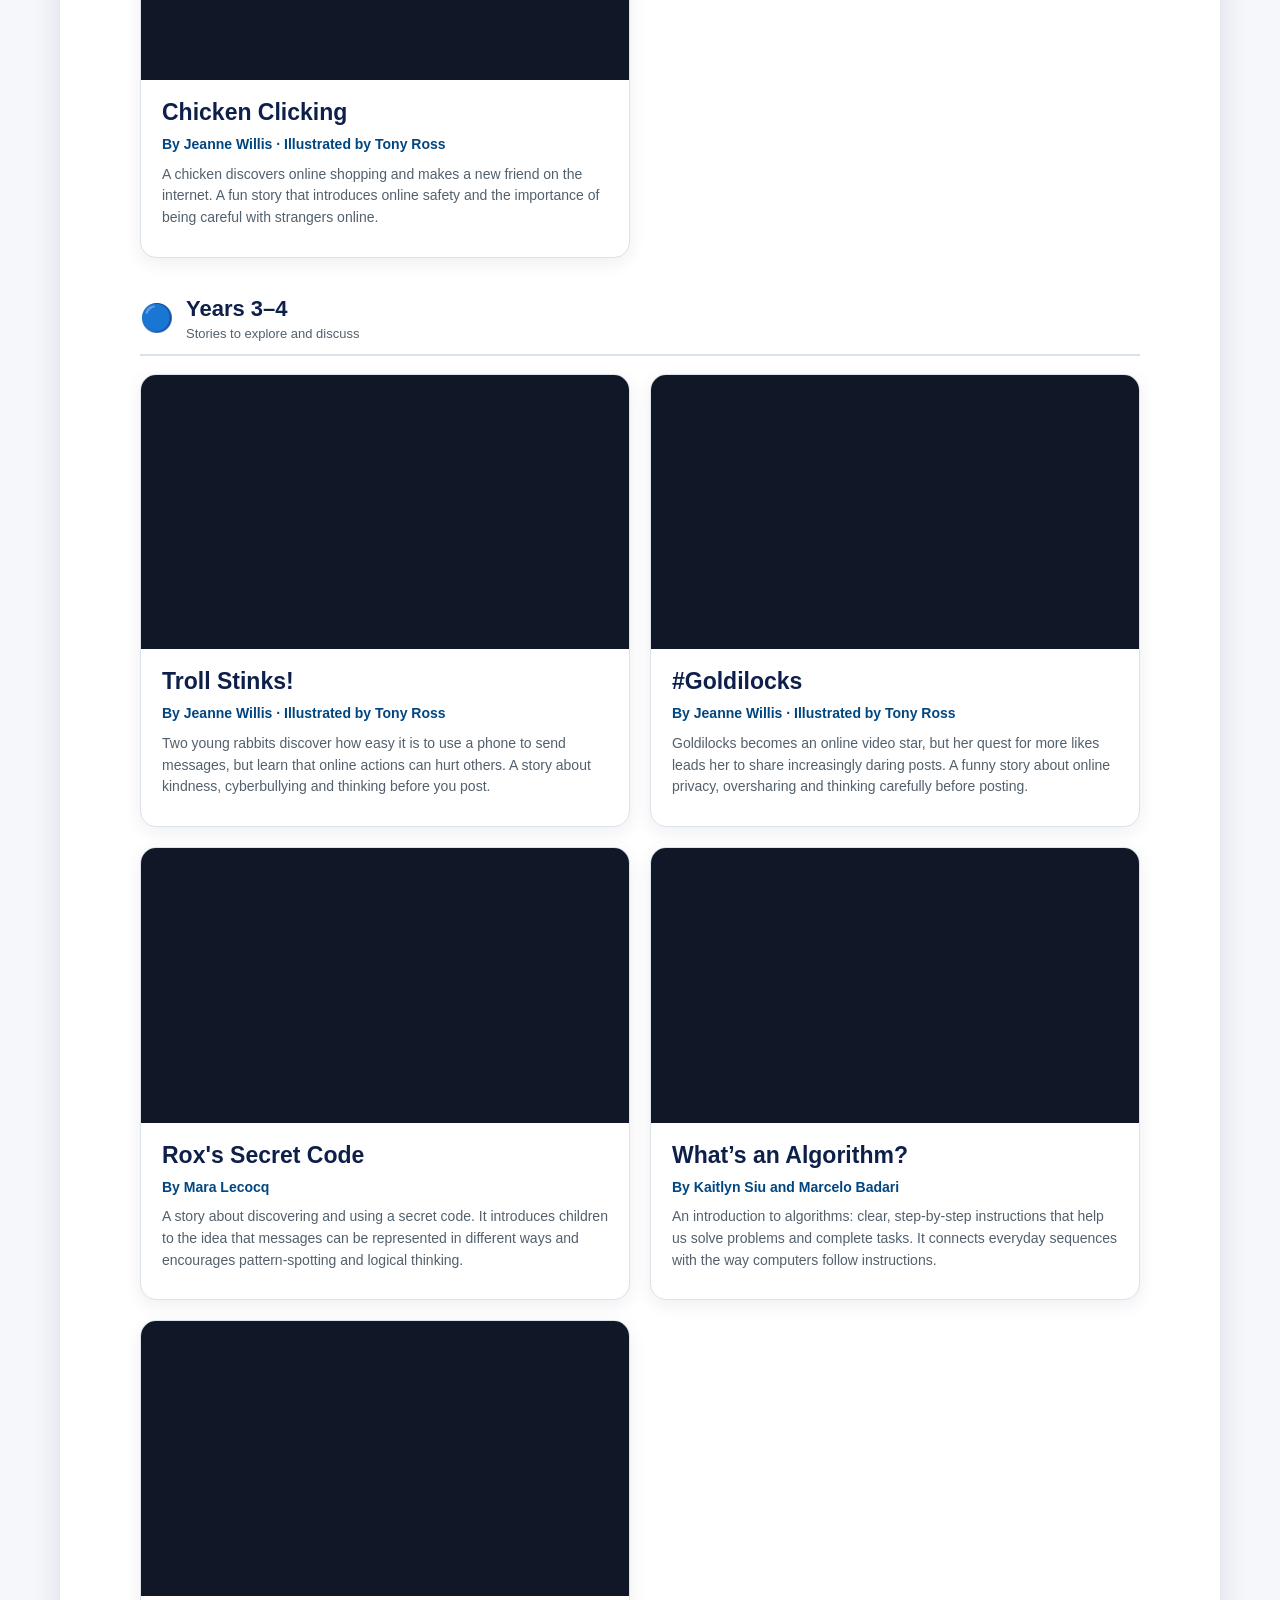
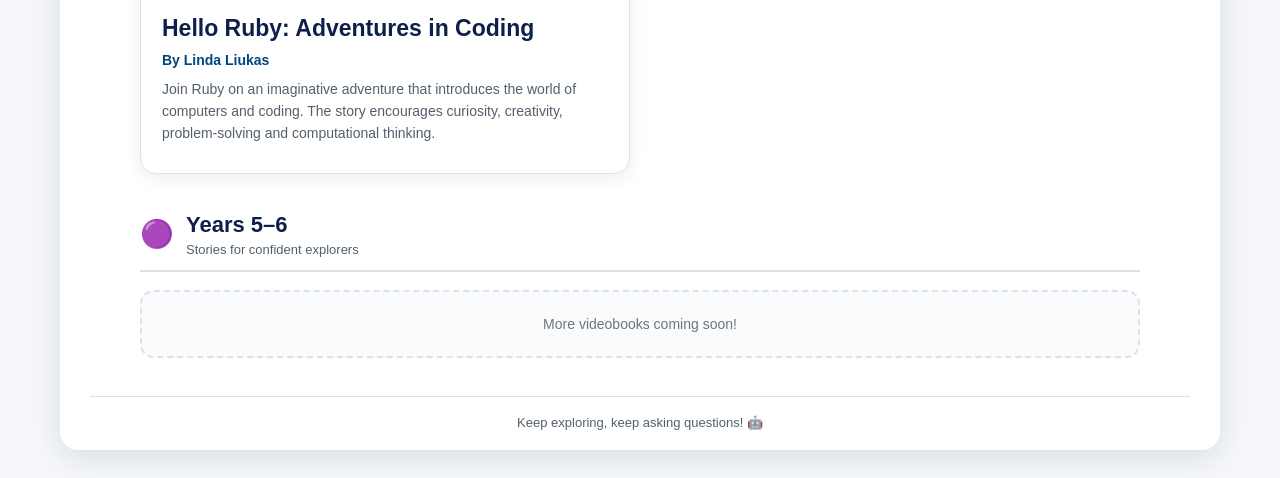
==== commit db1f254c: "Add Hello Ruby: Adventures in Coding to Years 3–4" ====
--- a/videobooks.html
+++ b/videobooks.html
@@ -169,6 +169,22 @@
           <p>An introduction to algorithms: clear, step-by-step instructions that help us solve problems and complete tasks. It connects everyday sequences with the way computers follow instructions.</p>
         </div>
       </article>
+      <article class="videobook-card">
+        <div class="video-frame">
+          <iframe
+            src="https://www.youtube-nocookie.com/embed/ZclTs81Zz2Y?start=9&rel=0"
+            title="Hello Ruby: Adventures in Coding by Linda Liukas"
+            loading="lazy"
+            referrerpolicy="strict-origin-when-cross-origin"
+            allow="accelerometer; autoplay; clipboard-write; encrypted-media; gyroscope; picture-in-picture; web-share"
+            allowfullscreen></iframe>
+        </div>
+        <div class="videobook-details">
+          <h3>Hello Ruby: Adventures in Coding</h3>
+          <p class="book-author">By Linda Liukas</p>
+          <p>Join Ruby on an imaginative adventure that introduces the world of computers and coding. The story encourages curiosity, creativity, problem-solving and computational thinking.</p>
+        </div>
+      </article>
       </div>
     </section>
 
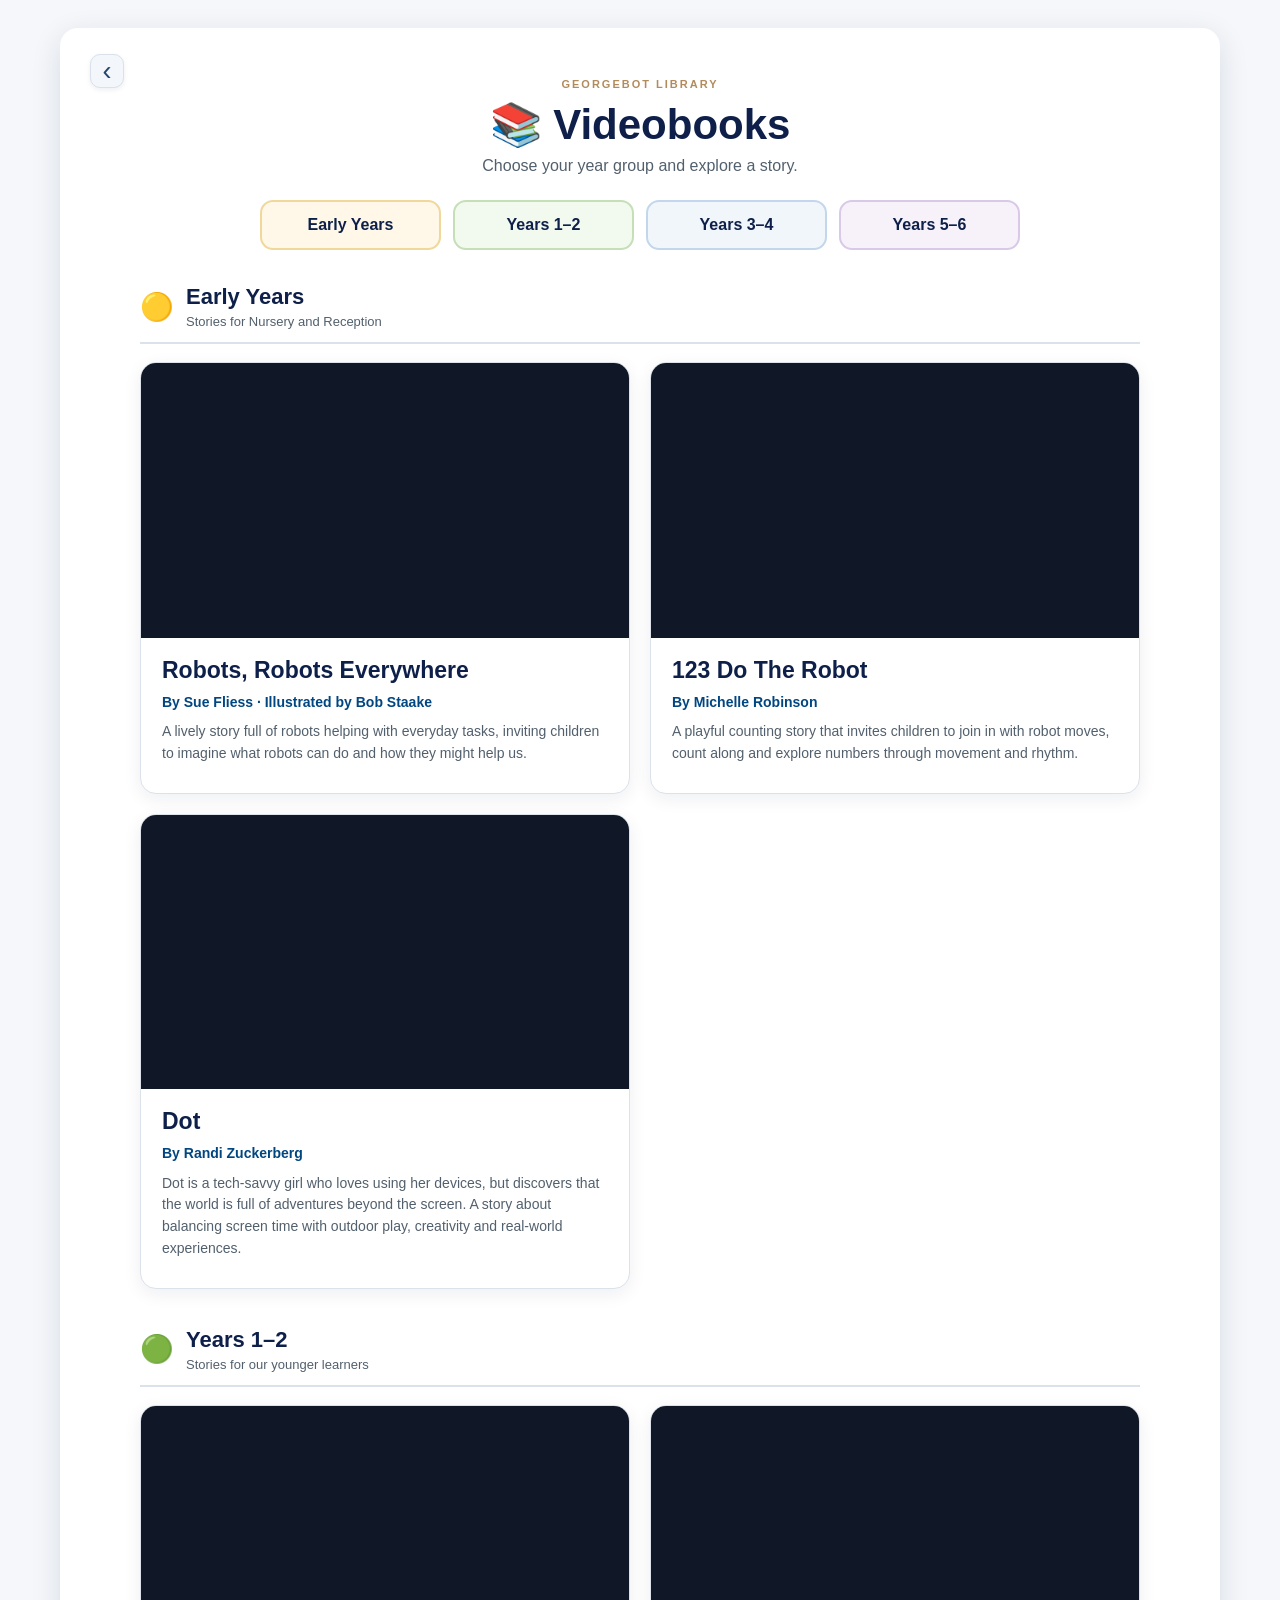
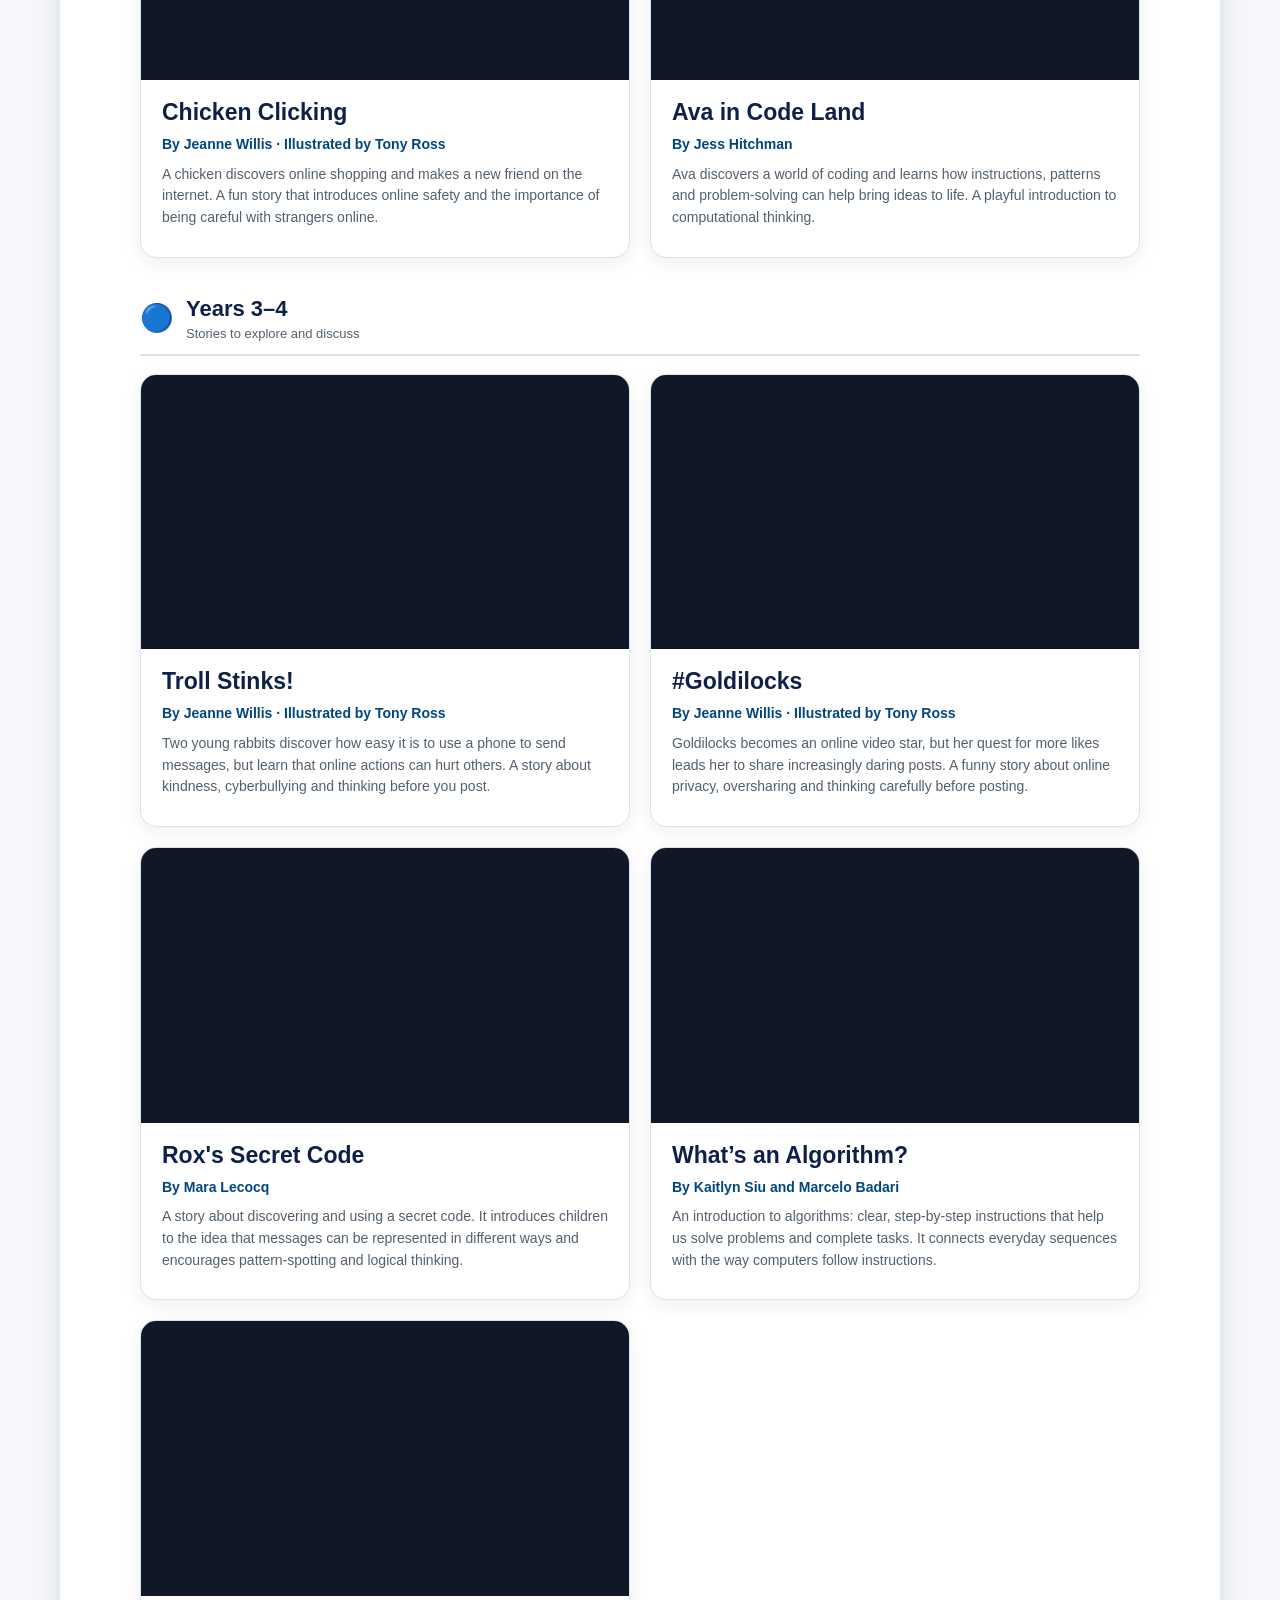
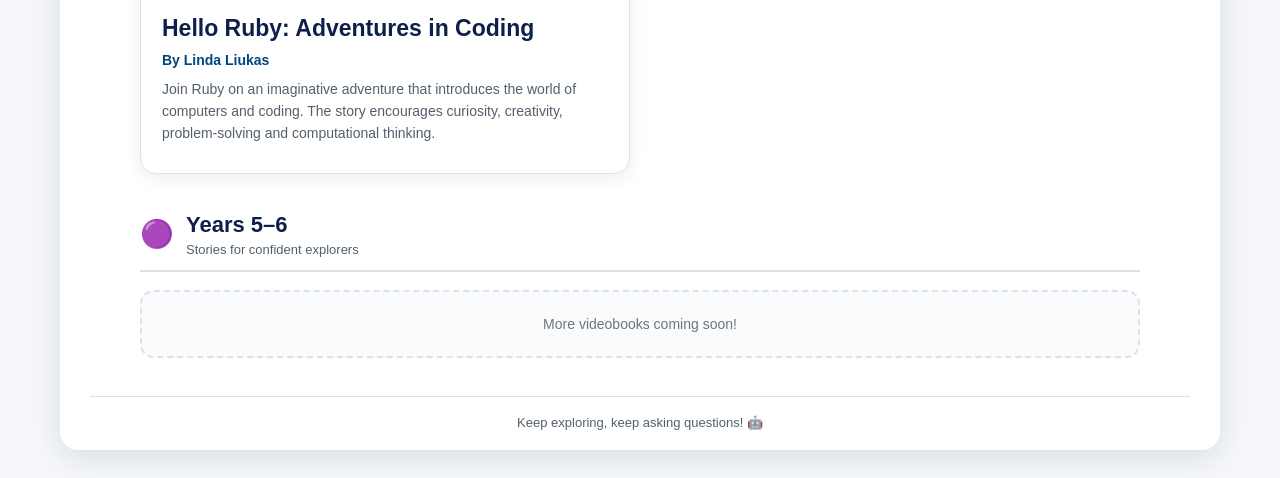
==== commit 79cc1ef6: "Add Ava in Code Land to Years 1–2" ====
--- a/videobooks.html
+++ b/videobooks.html
@@ -99,6 +99,22 @@
           <p>A chicken discovers online shopping and makes a new friend on the internet. A fun story that introduces online safety and the importance of being careful with strangers online.</p>
         </div>
       </article>
+      <article class="videobook-card">
+        <div class="video-frame">
+          <iframe
+            src="https://www.youtube-nocookie.com/embed/b7HMnpkWsuc?rel=0"
+            title="Ava in Code Land by Jess Hitchman"
+            loading="lazy"
+            referrerpolicy="strict-origin-when-cross-origin"
+            allow="accelerometer; autoplay; clipboard-write; encrypted-media; gyroscope; picture-in-picture; web-share"
+            allowfullscreen></iframe>
+        </div>
+        <div class="videobook-details">
+          <h3>Ava in Code Land</h3>
+          <p class="book-author">By Jess Hitchman</p>
+          <p>Ava discovers a world of coding and learns how instructions, patterns and problem-solving can help bring ideas to life. A playful introduction to computational thinking.</p>
+        </div>
+      </article>
       </div>
     </section>
 
